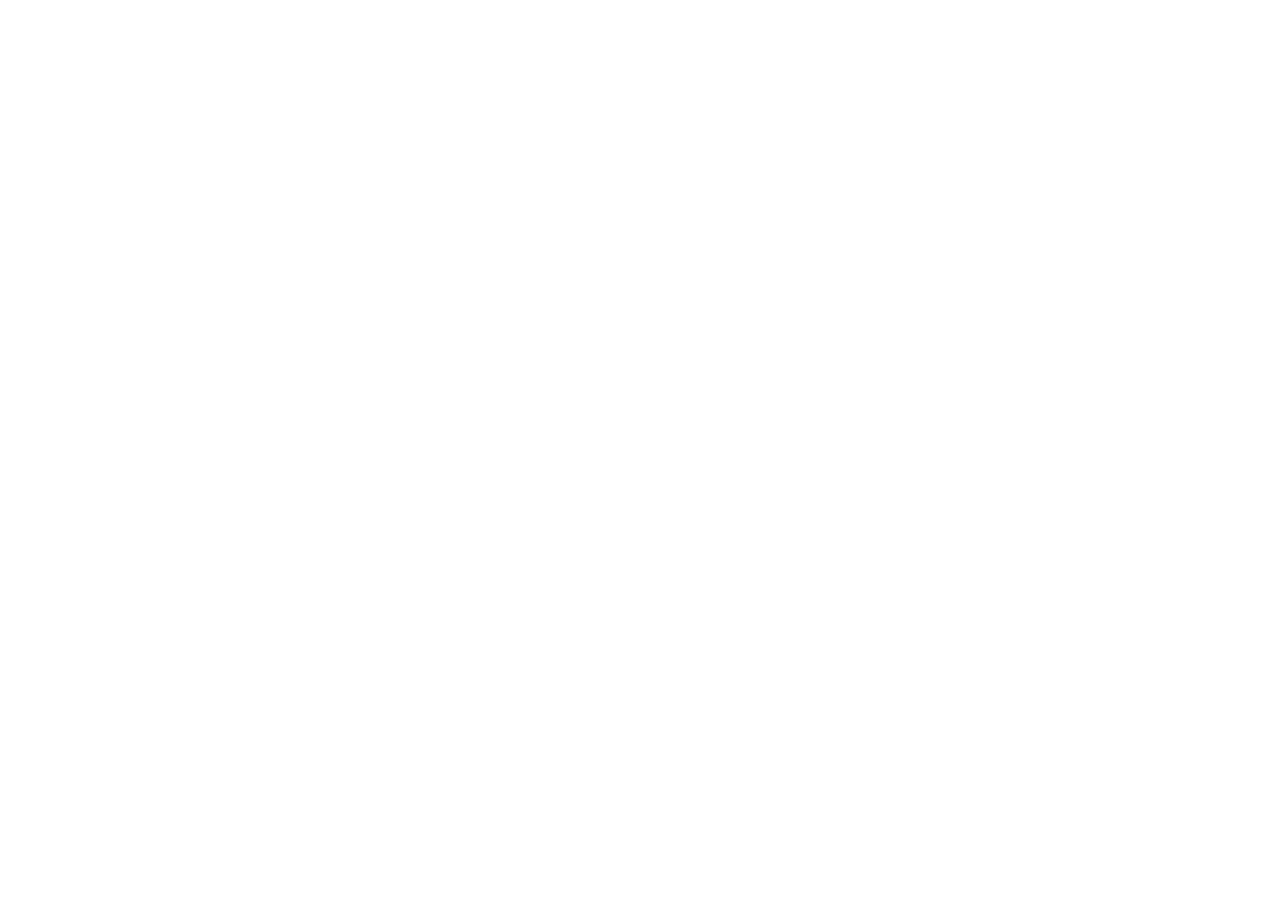
==== index.html @ fbc539ba "Initial commit" ====
<!DOCTYPE html>
<html lang="en">
<head>
  <meta charset="UTF-8">
  <meta name="viewport" content="width=device-width, initial-scale=1.0">
  <meta http-equiv="X-UA-Compatible" content="ie=edge">
  <title>Weather WW</title>
</head>
<body>
  
</body>
</html>
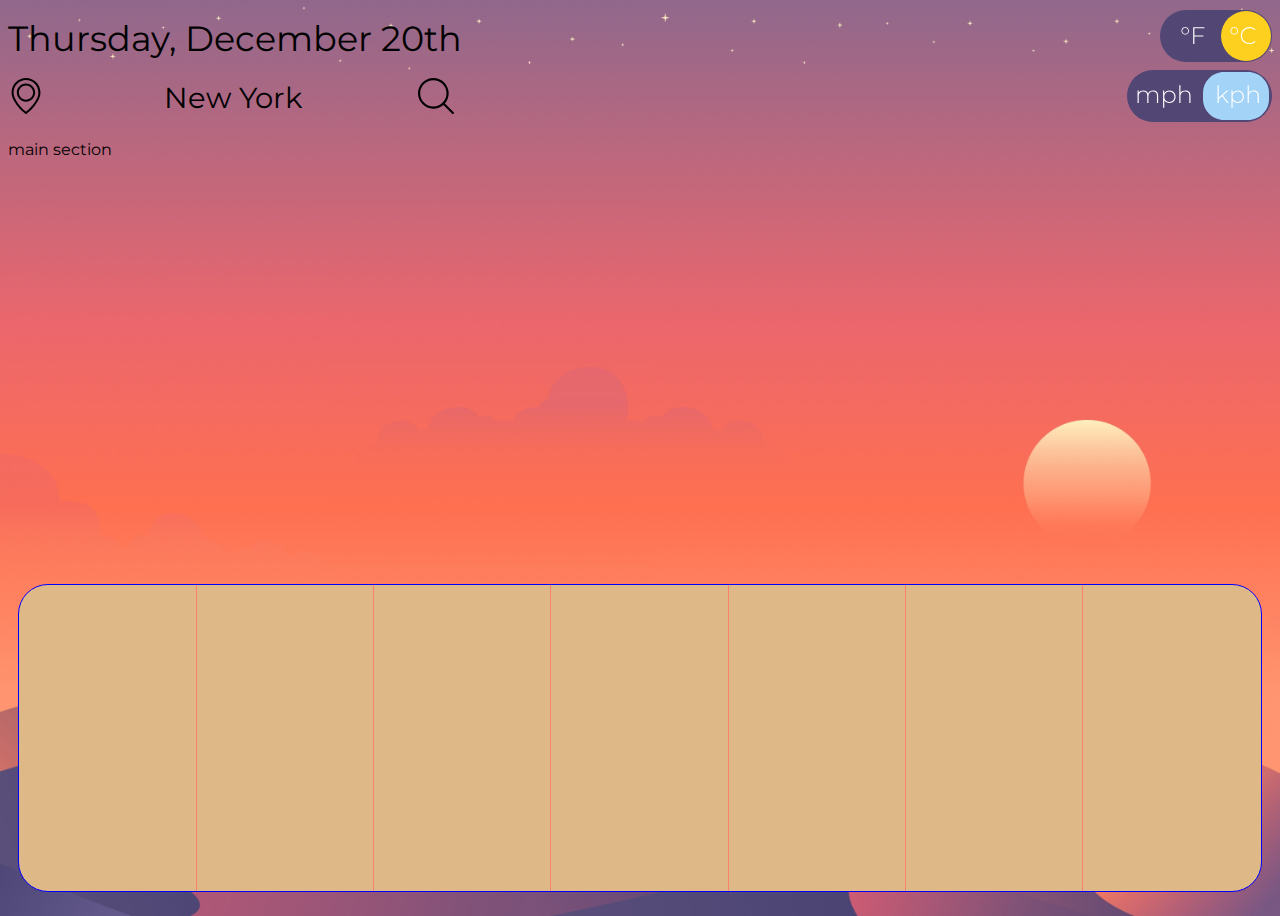
==== commit 9e53875e: "Initial commit" ====
--- a/index.html
+++ b/index.html
@@ -4,9 +4,61 @@
   <meta charset="UTF-8">
   <meta name="viewport" content="width=device-width, initial-scale=1.0">
   <meta http-equiv="X-UA-Compatible" content="ie=edge">
+  <link rel="stylesheet" href="./styles/style.css">
+  <link href="https://fonts.googleapis.com/css?family=Montserrat:300,400,500,600,700" rel="stylesheet">
   <title>Weather WW</title>
 </head>
-<body>
+<body class=grid>
+  <section id="header" class="itm1">
+    <div class="wrapper1">
+      <div class="item1">
+        <p>Thursday, December 20th</p>
+      </div>
+      <div class="icon1">
+          <svg width="112" height="52" viewBox="0 0 112 52" fill="none" xmlns="http://www.w3.org/2000/svg">
+            <rect width="112" height="52" rx="26" fill="#524674"/>
+            <circle cx="86" cy="26" r="25" fill="#FDD020"/>
+            <path d="M74.2041 24.544C73.5161 24.544 72.8841 24.376 72.3081 24.04C71.7481 23.704 71.3001 23.256 70.9641 22.696C70.6281 22.12 70.4601 21.496 70.4601 20.824C70.4601 20.136 70.6281 19.512 70.9641 18.952C71.3001 18.376 71.7481 17.928 72.3081 17.608C72.8841 17.272 73.5161 17.104 74.2041 17.104C74.8761 17.104 75.5001 17.272 76.0761 17.608C76.6521 17.928 77.1001 18.376 77.4201 18.952C77.7561 19.512 77.9241 20.136 77.9241 20.824C77.9241 21.496 77.7561 22.12 77.4201 22.696C77.0841 23.256 76.6281 23.704 76.0521 24.04C75.4921 24.376 74.8761 24.544 74.2041 24.544ZM74.2041 23.776C75.0201 23.776 75.7081 23.488 76.2681 22.912C76.8441 22.336 77.1321 21.64 77.1321 20.824C77.1321 19.992 76.8521 19.296 76.2921 18.736C75.7321 18.16 75.0361 17.872 74.2041 17.872C73.3721 17.872 72.6761 18.16 72.1161 18.736C71.5561 19.296 71.2761 19.992 71.2761 20.824C71.2761 21.656 71.5561 22.36 72.1161 22.936C72.6761 23.496 73.3721 23.776 74.2041 23.776ZM89.5086 34.12C87.8606 34.12 86.3726 33.752 85.0446 33.016C83.7326 32.28 82.6926 31.264 81.9246 29.968C81.1726 28.672 80.7966 27.216 80.7966 25.6C80.7966 23.984 81.1726 22.528 81.9246 21.232C82.6926 19.936 83.7326 18.92 85.0446 18.184C86.3726 17.448 87.8606 17.08 89.5086 17.08C90.7246 17.08 91.8446 17.28 92.8686 17.68C93.8926 18.064 94.7646 18.64 95.4846 19.408L94.7166 20.2C93.3726 18.872 91.6526 18.208 89.5566 18.208C88.1486 18.208 86.8686 18.528 85.7166 19.168C84.5646 19.808 83.6606 20.696 83.0046 21.832C82.3486 22.952 82.0206 24.208 82.0206 25.6C82.0206 26.992 82.3486 28.256 83.0046 29.392C83.6606 30.512 84.5646 31.392 85.7166 32.032C86.8686 32.672 88.1486 32.992 89.5566 32.992C91.6366 32.992 93.3566 32.32 94.7166 30.976L95.4846 31.768C94.7646 32.536 93.8846 33.12 92.8446 33.52C91.8206 33.92 90.7086 34.12 89.5086 34.12Z" fill="white"/>
+            <path d="M25.2041 24.544C24.5161 24.544 23.8841 24.376 23.3081 24.04C22.7481 23.704 22.3001 23.256 21.9641 22.696C21.6281 22.12 21.4601 21.496 21.4601 20.824C21.4601 20.136 21.6281 19.512 21.9641 18.952C22.3001 18.376 22.7481 17.928 23.3081 17.608C23.8841 17.272 24.5161 17.104 25.2041 17.104C25.8761 17.104 26.5001 17.272 27.0761 17.608C27.6521 17.928 28.1001 18.376 28.4201 18.952C28.7561 19.512 28.9241 20.136 28.9241 20.824C28.9241 21.496 28.7561 22.12 28.4201 22.696C28.0841 23.256 27.6281 23.704 27.0521 24.04C26.4921 24.376 25.8761 24.544 25.2041 24.544ZM25.2041 23.776C26.0201 23.776 26.7081 23.488 27.2681 22.912C27.8441 22.336 28.1321 21.64 28.1321 20.824C28.1321 19.992 27.8521 19.296 27.2921 18.736C26.7321 18.16 26.0361 17.872 25.2041 17.872C24.3721 17.872 23.6761 18.16 23.1161 18.736C22.5561 19.296 22.2761 19.992 22.2761 20.824C22.2761 21.656 22.5561 22.36 23.1161 22.936C23.6761 23.496 24.3721 23.776 25.2041 23.776ZM34.3942 18.304V25.48H43.3462V26.584H34.3942V34H33.1702V17.2H44.4022V18.304H34.3942Z" fill="white"/>
+            </svg>  
+      </div>
+    </div>
+    <div class="wrapper2">
+      <div class="icon2">
+        <img src="./styles/icons/gps-location.svg" alt="gps location icon" class="icon-size">
+      </div>
+      <div class="item2">
+        <span>New York</span>
+      </div>
+      <div class="icon3">
+        <img src="./styles/icons/search.svg" alt="search icon" class="icon-size">
+      </div>
+      <div class="icon4">
+          <svg width="145" height="52" viewBox="0 0 145 52" fill="none" xmlns="http://www.w3.org/2000/svg">
+            <rect width="145" height="52" rx="26" fill="#524674"/>
+            <path d="M76 23C76 11.402 85.402 2 97 2H121C132.598 2 142 11.402 142 23V26V29C142 40.598 132.598 50 121 50H97C85.402 50 76 40.598 76 29V23Z" fill="#A3D4F7"/>
+            <path d="M95.008 26.304L91.744 29.28V33H90.544V15.192H91.744V27.792L99.76 20.472H101.296L95.896 25.536L101.824 33H100.336L95.008 26.304ZM110.73 20.376C111.898 20.376 112.954 20.648 113.898 21.192C114.842 21.736 115.578 22.488 116.106 23.448C116.65 24.408 116.922 25.504 116.922 26.736C116.922 27.968 116.65 29.072 116.106 30.048C115.578 31.008 114.842 31.76 113.898 32.304C112.954 32.832 111.898 33.096 110.73 33.096C109.626 33.096 108.626 32.84 107.73 32.328C106.834 31.8 106.138 31.072 105.642 30.144V37.656H104.442V20.472H105.594V23.424C106.09 22.464 106.786 21.72 107.682 21.192C108.594 20.648 109.61 20.376 110.73 20.376ZM110.658 32.016C111.618 32.016 112.482 31.792 113.25 31.344C114.018 30.896 114.618 30.272 115.05 29.472C115.498 28.672 115.722 27.76 115.722 26.736C115.722 25.712 115.498 24.8 115.05 24C114.618 23.2 114.018 22.576 113.25 22.128C112.482 21.68 111.618 21.456 110.658 21.456C109.698 21.456 108.834 21.68 108.066 22.128C107.314 22.576 106.714 23.2 106.266 24C105.834 24.8 105.618 25.712 105.618 26.736C105.618 27.76 105.834 28.672 106.266 29.472C106.714 30.272 107.314 30.896 108.066 31.344C108.834 31.792 109.698 32.016 110.658 32.016ZM126.758 20.376C128.326 20.376 129.566 20.832 130.478 21.744C131.39 22.656 131.846 23.968 131.846 25.68V33H130.646V25.776C130.646 24.368 130.286 23.296 129.566 22.56C128.862 21.824 127.87 21.456 126.59 21.456C125.118 21.456 123.958 21.896 123.11 22.776C122.262 23.656 121.838 24.84 121.838 26.328V33H120.638V15.192H121.838V23.088C122.27 22.224 122.91 21.56 123.758 21.096C124.606 20.616 125.606 20.376 126.758 20.376Z" fill="white"/>
+            <path d="M26.144 20.376C27.696 20.376 28.912 20.832 29.792 21.744C30.688 22.656 31.136 23.968 31.136 25.68V33H29.936V25.776C29.936 24.368 29.592 23.296 28.904 22.56C28.216 21.824 27.256 21.456 26.024 21.456C24.616 21.456 23.496 21.896 22.664 22.776C21.848 23.656 21.44 24.84 21.44 26.328V33H20.24V25.776C20.24 24.368 19.896 23.296 19.208 22.56C18.52 21.824 17.56 21.456 16.328 21.456C14.92 21.456 13.8 21.896 12.968 22.776C12.152 23.656 11.744 24.84 11.744 26.328V33H10.544V20.472H11.696V23.16C12.112 22.28 12.728 21.6 13.544 21.12C14.376 20.624 15.36 20.376 16.496 20.376C17.632 20.376 18.592 20.632 19.376 21.144C20.176 21.656 20.744 22.408 21.08 23.4C21.496 22.472 22.144 21.736 23.024 21.192C23.92 20.648 24.96 20.376 26.144 20.376ZM42.3789 20.376C43.5469 20.376 44.6029 20.648 45.5469 21.192C46.4909 21.736 47.2269 22.488 47.7549 23.448C48.2989 24.408 48.5709 25.504 48.5709 26.736C48.5709 27.968 48.2989 29.072 47.7549 30.048C47.2269 31.008 46.4909 31.76 45.5469 32.304C44.6029 32.832 43.5469 33.096 42.3789 33.096C41.2749 33.096 40.2749 32.84 39.3789 32.328C38.4829 31.8 37.7869 31.072 37.2909 30.144V37.656H36.0909V20.472H37.2429V23.424C37.7389 22.464 38.4349 21.72 39.3309 21.192C40.2429 20.648 41.2589 20.376 42.3789 20.376ZM42.3069 32.016C43.2669 32.016 44.1309 31.792 44.8989 31.344C45.6669 30.896 46.2669 30.272 46.6989 29.472C47.1469 28.672 47.3709 27.76 47.3709 26.736C47.3709 25.712 47.1469 24.8 46.6989 24C46.2669 23.2 45.6669 22.576 44.8989 22.128C44.1309 21.68 43.2669 21.456 42.3069 21.456C41.3469 21.456 40.4829 21.68 39.7149 22.128C38.9629 22.576 38.3629 23.2 37.9149 24C37.4829 24.8 37.2669 25.712 37.2669 26.736C37.2669 27.76 37.4829 28.672 37.9149 29.472C38.3629 30.272 38.9629 30.896 39.7149 31.344C40.4829 31.792 41.3469 32.016 42.3069 32.016ZM58.4062 20.376C59.9742 20.376 61.2142 20.832 62.1262 21.744C63.0382 22.656 63.4942 23.968 63.4942 25.68V33H62.2942V25.776C62.2942 24.368 61.9342 23.296 61.2142 22.56C60.5102 21.824 59.5182 21.456 58.2382 21.456C56.7662 21.456 55.6062 21.896 54.7582 22.776C53.9102 23.656 53.4862 24.84 53.4862 26.328V33H52.2862V15.192H53.4862V23.088C53.9182 22.224 54.5582 21.56 55.4062 21.096C56.2542 20.616 57.2542 20.376 58.4062 20.376Z" fill="white"/>
+          </svg>          
+      </div>
+    </div>
+  </section>
+  <section id="current-weather" class="itm2">
+    <div>main section</div>
+  </section>
   
+  <section id="seven-days" class="grid-container itm3">
+    <div class="round-rec grid-it">
+      <div class="day1 border-it"></div>
+      <div class="day2 border-it"></div>
+      <div class="day3 border-it"></div>
+      <div class="day4 border-it"></div>
+      <div class="day5 border-it"></div>
+      <div class="day6 border-it"></div>
+      <div class="day7"></div>
+    </div>
+  </section>
+
+  <script src="./scripts/script.js"></script>
 </body>
 </html>--- a/styles/style.css
+++ b/styles/style.css
@@ -0,0 +1,90 @@
+html{
+  font-family: 'Montserrat', sans-serif;
+}
+body{
+  background-image: url(../images/Background-image-1.jpg);
+  background-size: cover;
+  overflow: hidden;
+}
+.grid-container{
+  display: grid;
+}
+.grid{
+  height: 100vh;
+  display: grid;
+  grid-template-rows: 122px 1fr 340px;  
+  grid-gap: 10px; 
+}
+.wrapper1{
+  display: grid;
+  grid-template-rows: 60px;
+  grid-template-columns: 1fr 1fr;
+}
+.item1{
+  font-size: 2.2rem;
+  align-self: center;
+}
+.icon1{
+  align-self: center;
+  grid-column: end;
+}
+
+.wrapper2{
+  display: grid;
+  grid-template-rows: 60px;
+  grid-template-columns: 40px 350px 40px 1fr;
+  grid-gap: 10px;
+}
+
+.item2{
+  /* border: 1px solid black; */
+  /* border-radius: 12px; */
+  text-align: center;
+  vertical-align: middle;
+  line-height: 60px; 
+  font-size: 1.8rem;
+
+}
+.icon2{
+  width: 38px;
+  align-self: center;
+}
+.icon3{
+  width: 38px;
+  align-self: center;
+}
+.icon4{
+  align-self: center;
+  grid-column: end;
+}
+
+.icon-size{
+  height: 36px;
+  width: 36px;
+}
+.round-rec{
+  background-color: burlywood;
+  border: solid 1px blue;
+  height: 90%;
+  width: 97vw;
+  border-radius: 30px;
+  justify-self: center;
+  align-self: center
+}
+.itm1{
+  grid-row: 1/2;
+}
+.itm2{
+  grid-row: 2/3;
+
+}
+.itm3{
+  grid-row: 3/-1;
+}
+.grid-it{
+  display: grid;
+  grid-template-columns: repeat(7, 1fr);
+}
+.border-it{
+  border-right: 1px solid salmon;
+}
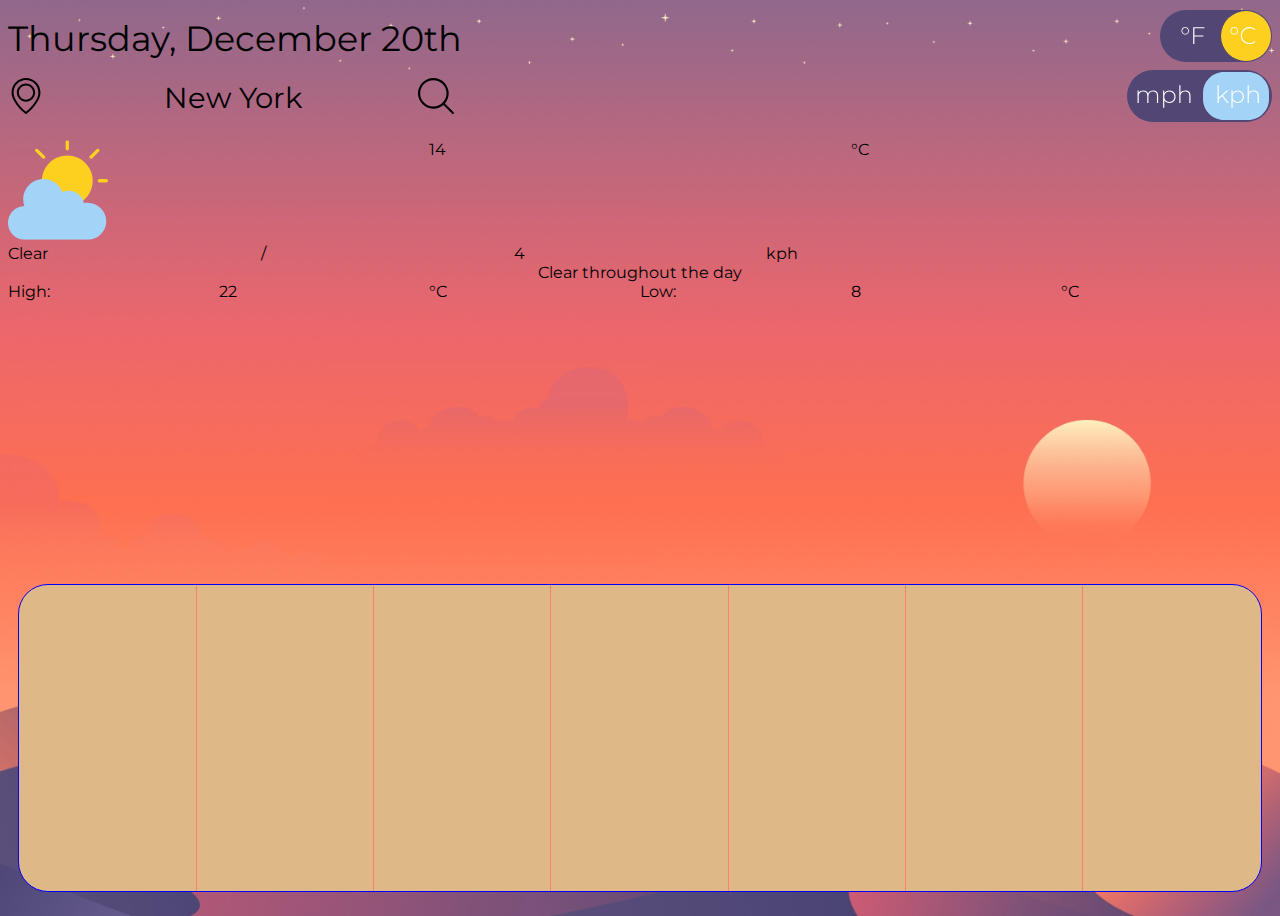
==== commit 4d98189e: "Initial commit" ====
--- a/index.html
+++ b/index.html
@@ -8,7 +8,7 @@
   <link href="https://fonts.googleapis.com/css?family=Montserrat:300,400,500,600,700" rel="stylesheet">
   <title>Weather WW</title>
 </head>
-<body class=grid>
+<body class=grid1>
   <section id="header" class="itm1">
     <div class="wrapper1">
       <div class="item1">
@@ -44,11 +44,51 @@
     </div>
   </section>
   <section id="current-weather" class="itm2">
-    <div>main section</div>
+    <div class="grid2">
+      <div id="icon">
+        <svg width="100" height="100" viewBox="0 0 190 189" fill="none" xmlns="http://www.w3.org/2000/svg">
+          <g clip-path="url(#clip0)">
+          <path d="M160.951 76.8814C160.951 103.419 139.324 124.932 112.646 124.932C85.9664 124.932 64.3407 103.419 64.3407 76.8814C64.3407 50.3439 85.9664 28.8305 112.646 28.8305C139.324 28.8305 160.951 50.3439 160.951 76.8814Z" fill="#FDD020"/>
+          <path d="M112.646 19.2203C110.866 19.2203 109.425 17.786 109.425 16.0169V3.20339C109.425 1.43433 110.866 0 112.646 0C114.424 0 115.866 1.43433 115.866 3.20339V16.0169C115.866 17.786 114.424 19.2203 112.646 19.2203Z" fill="#FDD020"/>
+          <path d="M186.714 80.0848H173.832C172.052 80.0848 170.612 78.6504 170.612 76.8814C170.612 75.1123 172.052 73.678 173.832 73.678H186.714C188.492 73.678 189.934 75.1123 189.934 76.8814C189.934 78.6504 188.492 80.0848 186.714 80.0848Z" fill="#FDD020"/>
+          <path d="M151.29 118.525C148.934 118.525 146.584 118.76 144.275 119.223C142.535 110.581 136.907 103.209 129.005 99.2191C121.105 95.2289 111.801 95.0615 103.76 98.7639C96.4828 78.824 74.3335 68.5288 54.2882 75.7677C34.2428 83.0082 23.8931 105.041 31.1703 124.981C13.6109 125.533 -0.259477 139.989 0.00311843 157.464C0.267287 174.937 14.5685 188.972 32.1373 189H151.29C170.852 189 186.714 173.224 186.714 153.763C186.714 134.302 170.852 118.525 151.29 118.525Z" fill="#A3D4F7"/>
+          <path d="M67.5611 32.0339L54.6797 19.2203L67.5611 32.0339Z" fill="#FDD020"/>
+          <path d="M67.5611 35.2373C66.7057 35.2373 65.888 34.8994 65.2842 34.2988L52.4028 21.4852C51.5647 20.6813 51.2298 19.4894 51.5238 18.3694C51.8195 17.2495 52.6985 16.3751 53.8243 16.0826C54.9502 15.7886 56.1468 16.1233 56.9566 16.9554L69.8379 29.769C70.7578 30.6856 71.033 32.0636 70.5345 33.2602C70.0361 34.4568 68.863 35.2373 67.5611 35.2373Z" fill="#FDD020"/>
+          <path d="M157.731 32.0339L170.612 19.2203L157.731 32.0339Z" fill="#FDD020"/>
+          <path d="M157.731 35.2373C156.427 35.2373 155.254 34.4568 154.756 33.2602C154.257 32.0636 154.532 30.6856 155.454 29.769L168.335 16.9554C169.143 16.1233 170.34 15.7886 171.466 16.0826C172.592 16.3751 173.472 17.2495 173.766 18.3694C174.06 19.4894 173.725 20.6813 172.889 21.4852L160.007 34.2988C159.404 34.8994 158.584 35.2373 157.731 35.2373Z" fill="#FDD020"/>
+          </g>
+          <defs>
+          <clipPath id="clip0">
+          <rect width="190" height="189" fill="white"/>
+          </clipPath>
+          </defs>
+          </svg>          
+      </div>
+          <div id="temperature">14</div>
+          <div id="temp-unit">°C</div>
+    </div>
+    <div class="grid3">
+      <div id="summary">Clear</div>
+      <span id="slash">/</span>
+      <div id="wind">4</div>
+      <div id="speed-unit">kph</div>
+    </div>   
+    <div class="grid4">
+        Clear throughout the day 
+    </div>
+    <div class="grid5">
+      <div>High: </div>
+      <div id="temp-high">22</div>
+      <div id="temp-unit">°C</div>
+      <div>Low: </div>
+      <div id="temp-low">8</div>
+      <div id="temp-unit">°C</div>
+    </div>     
+  
   </section>
   
   <section id="seven-days" class="grid-container itm3">
-    <div class="round-rec grid-it">
+    <div class="round-rec grid6">
       <div class="day1 border-it"></div>
       <div class="day2 border-it"></div>
       <div class="day3 border-it"></div>
--- a/styles/style.css
+++ b/styles/style.css
@@ -9,7 +9,7 @@
 .grid-container{
   display: grid;
 }
-.grid{
+.grid1{
   height: 100vh;
   display: grid;
   grid-template-rows: 122px 1fr 340px;  
@@ -62,6 +62,25 @@
   height: 36px;
   width: 36px;
 }
+
+.grid2{
+  display: grid;
+  grid-template-columns: repeat(3, 1fr)
+}
+.grid3{
+  display: grid;
+  grid-template-columns: repeat(5, 1fr)
+}
+.grid4{
+  display: grid;
+  grid-template-columns: repeat(1, 1fr);
+  text-align: center;  
+}
+.grid5{
+  display: grid;
+  grid-template-columns: repeat(6, 1fr)
+}
+
 .round-rec{
   background-color: burlywood;
   border: solid 1px blue;
@@ -81,7 +100,7 @@
 .itm3{
   grid-row: 3/-1;
 }
-.grid-it{
+.grid6{
   display: grid;
   grid-template-columns: repeat(7, 1fr);
 }
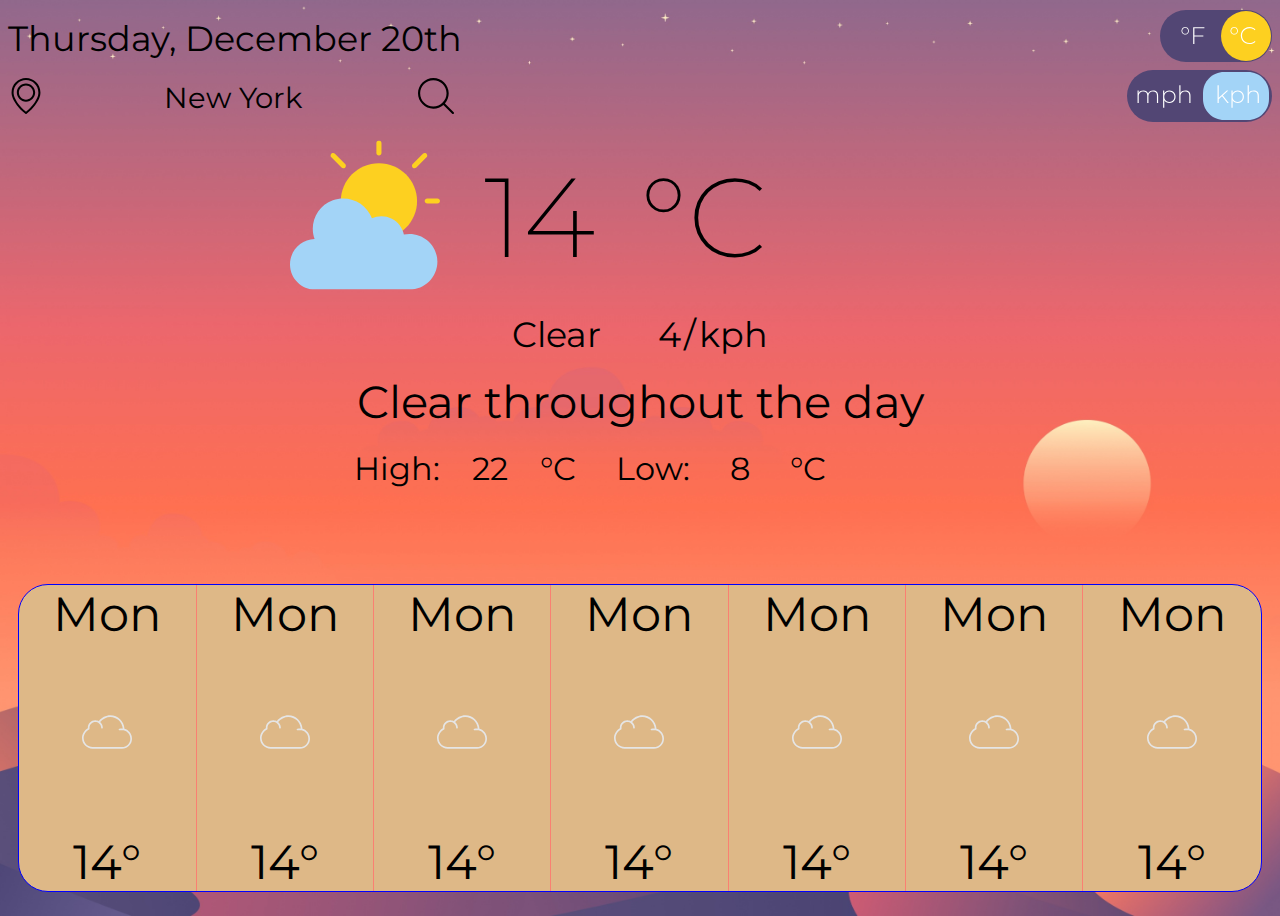
==== commit 09607340: "Initial commit" ====
--- a/index.html
+++ b/index.html
@@ -45,8 +45,8 @@
   </section>
   <section id="current-weather" class="itm2">
     <div class="grid2">
-      <div id="icon">
-        <svg width="100" height="100" viewBox="0 0 190 189" fill="none" xmlns="http://www.w3.org/2000/svg">
+      <div id="icon" class="main-icon">
+        <svg width="150" height="150" viewBox="0 0 190 189" fill="none" xmlns="http://www.w3.org/2000/svg">
           <g clip-path="url(#clip0)">
           <path d="M160.951 76.8814C160.951 103.419 139.324 124.932 112.646 124.932C85.9664 124.932 64.3407 103.419 64.3407 76.8814C64.3407 50.3439 85.9664 28.8305 112.646 28.8305C139.324 28.8305 160.951 50.3439 160.951 76.8814Z" fill="#FDD020"/>
           <path d="M112.646 19.2203C110.866 19.2203 109.425 17.786 109.425 16.0169V3.20339C109.425 1.43433 110.866 0 112.646 0C114.424 0 115.866 1.43433 115.866 3.20339V16.0169C115.866 17.786 114.424 19.2203 112.646 19.2203Z" fill="#FDD020"/>
@@ -64,23 +64,25 @@
           </defs>
           </svg>          
       </div>
-          <div id="temperature">14</div>
-          <div id="temp-unit">°C</div>
+          <div id="temperature" class="main-temp">14</div>
+          <div id="temp-unit" class="main-unit">°C</div>
     </div>
     <div class="grid3">
       <div id="summary">Clear</div>
+      <div id="wind">4</div>
       <span id="slash">/</span>
-      <div id="wind">4</div>
       <div id="speed-unit">kph</div>
     </div>   
     <div class="grid4">
+      <span>
         Clear throughout the day 
+      </span>
     </div>
     <div class="grid5">
-      <div>High: </div>
+      <div id="high">High: </div>
       <div id="temp-high">22</div>
       <div id="temp-unit">°C</div>
-      <div>Low: </div>
+      <div id="low">Low: </div>
       <div id="temp-low">8</div>
       <div id="temp-unit">°C</div>
     </div>     
@@ -89,13 +91,49 @@
   
   <section id="seven-days" class="grid-container itm3">
     <div class="round-rec grid6">
-      <div class="day1 border-it"></div>
-      <div class="day2 border-it"></div>
-      <div class="day3 border-it"></div>
-      <div class="day4 border-it"></div>
-      <div class="day5 border-it"></div>
-      <div class="day6 border-it"></div>
-      <div class="day7"></div>
+      <div class="day1 border-it">
+        <span class="i1">Mon</span>
+        <span class="icon i2">
+          <svg width="50" height="50" viewBox="0 0 136 136" fill="none" xmlns="http://www.w3.org/2000/svg"> <path d="M115.546 59.3731C114.347 38.9731 97.5301 22.6667 77.2593 22.6667C64.9513 22.6667 53.0332 28.7028 45.6484 38.5515C45.4784 38.4631 45.2993 38.4019 45.1271 38.3203C44.6783 38.1027 44.2227 37.8964 43.758 37.7105C43.4996 37.6085 43.2412 37.5156 42.9805 37.4249C42.5204 37.264 42.0535 37.1212 41.5775 36.992C41.3168 36.9217 41.0584 36.8492 40.7955 36.7903C40.2855 36.6747 39.7641 36.5863 39.2383 36.5069C39.0093 36.4729 38.7849 36.4276 38.5537 36.4027C37.8012 36.3188 37.0396 36.2667 36.2667 36.2667C25.0172 36.2667 15.8667 45.4172 15.8667 56.6667C15.8667 56.9545 15.8848 57.2379 15.9029 57.5212V57.5303C6.47587 62.6711 0 73.4377 0 84.2157C0 100.271 13.0605 113.333 29.1153 113.333H84.6668C84.9025 113.333 85.136 113.32 85.3717 113.302L85.5123 113.283L85.816 113.302C86.0472 113.32 86.2784 113.333 86.5164 113.333H108.737C123.769 113.333 136 101.102 136 86.0699C136 73.6281 127.325 62.4693 115.546 59.3731ZM108.737 108.8H86.5164C86.3827 108.8 86.2535 108.789 86.122 108.78L85.5077 108.755L85.0589 108.78C84.9297 108.789 84.7983 108.8 84.6668 108.8H29.1153C15.5607 108.8 4.53333 97.7727 4.53333 84.2157C4.53333 74.8 10.6647 65.0261 19.1148 60.9756L20.4 60.3613V58.9333C20.4 58.6455 20.4181 58.3531 20.434 58.0584L20.4544 57.6957L20.4272 57.2197C20.4136 57.0361 20.4 56.8525 20.4 56.6667C20.4 47.9196 27.5196 40.8 36.2667 40.8C36.9671 40.8 37.6584 40.8612 38.3452 40.9519C38.522 40.9745 38.6988 41.004 38.8733 41.0335C39.4785 41.1332 40.0747 41.2647 40.6617 41.4347C40.7411 41.4573 40.8227 41.4732 40.902 41.4959C41.548 41.6931 42.1781 41.9424 42.7947 42.2235C42.9556 42.296 43.112 42.3753 43.2707 42.4524C43.8147 42.7221 44.3473 43.0168 44.8619 43.35C49.2297 46.1788 52.1333 51.0861 52.1333 56.6667C52.1333 57.9201 53.1465 58.9333 54.4 58.9333C55.6535 58.9333 56.6667 57.9201 56.6667 56.6667C56.6667 50.4243 53.8424 44.8369 49.4133 41.0924C55.9119 32.5924 66.6128 27.2 77.2593 27.2C94.8147 27.2 109.394 41.106 110.915 58.6795C108.598 58.5163 105.13 58.4324 101.66 58.9605C100.422 59.1487 99.5724 60.3047 99.7605 61.5423C99.9305 62.6643 100.896 63.4689 101.998 63.4689C102.111 63.4689 102.227 63.4599 102.34 63.4417C107.388 62.6779 112.649 63.3941 112.957 63.4372C123.511 65.4432 131.467 75.1649 131.467 86.0699C131.467 98.6023 121.269 108.8 108.737 108.8Z" fill="#E5E5E5"/> </svg></span>
+        <span class="i3">14°</span>
+      </div>
+      <div class="day2 border-it">
+        <span class="i1">Mon</span>
+        <span class="icon i2">
+          <svg width="50" height="50" viewBox="0 0 136 136" fill="none" xmlns="http://www.w3.org/2000/svg"> <path d="M115.546 59.3731C114.347 38.9731 97.5301 22.6667 77.2593 22.6667C64.9513 22.6667 53.0332 28.7028 45.6484 38.5515C45.4784 38.4631 45.2993 38.4019 45.1271 38.3203C44.6783 38.1027 44.2227 37.8964 43.758 37.7105C43.4996 37.6085 43.2412 37.5156 42.9805 37.4249C42.5204 37.264 42.0535 37.1212 41.5775 36.992C41.3168 36.9217 41.0584 36.8492 40.7955 36.7903C40.2855 36.6747 39.7641 36.5863 39.2383 36.5069C39.0093 36.4729 38.7849 36.4276 38.5537 36.4027C37.8012 36.3188 37.0396 36.2667 36.2667 36.2667C25.0172 36.2667 15.8667 45.4172 15.8667 56.6667C15.8667 56.9545 15.8848 57.2379 15.9029 57.5212V57.5303C6.47587 62.6711 0 73.4377 0 84.2157C0 100.271 13.0605 113.333 29.1153 113.333H84.6668C84.9025 113.333 85.136 113.32 85.3717 113.302L85.5123 113.283L85.816 113.302C86.0472 113.32 86.2784 113.333 86.5164 113.333H108.737C123.769 113.333 136 101.102 136 86.0699C136 73.6281 127.325 62.4693 115.546 59.3731ZM108.737 108.8H86.5164C86.3827 108.8 86.2535 108.789 86.122 108.78L85.5077 108.755L85.0589 108.78C84.9297 108.789 84.7983 108.8 84.6668 108.8H29.1153C15.5607 108.8 4.53333 97.7727 4.53333 84.2157C4.53333 74.8 10.6647 65.0261 19.1148 60.9756L20.4 60.3613V58.9333C20.4 58.6455 20.4181 58.3531 20.434 58.0584L20.4544 57.6957L20.4272 57.2197C20.4136 57.0361 20.4 56.8525 20.4 56.6667C20.4 47.9196 27.5196 40.8 36.2667 40.8C36.9671 40.8 37.6584 40.8612 38.3452 40.9519C38.522 40.9745 38.6988 41.004 38.8733 41.0335C39.4785 41.1332 40.0747 41.2647 40.6617 41.4347C40.7411 41.4573 40.8227 41.4732 40.902 41.4959C41.548 41.6931 42.1781 41.9424 42.7947 42.2235C42.9556 42.296 43.112 42.3753 43.2707 42.4524C43.8147 42.7221 44.3473 43.0168 44.8619 43.35C49.2297 46.1788 52.1333 51.0861 52.1333 56.6667C52.1333 57.9201 53.1465 58.9333 54.4 58.9333C55.6535 58.9333 56.6667 57.9201 56.6667 56.6667C56.6667 50.4243 53.8424 44.8369 49.4133 41.0924C55.9119 32.5924 66.6128 27.2 77.2593 27.2C94.8147 27.2 109.394 41.106 110.915 58.6795C108.598 58.5163 105.13 58.4324 101.66 58.9605C100.422 59.1487 99.5724 60.3047 99.7605 61.5423C99.9305 62.6643 100.896 63.4689 101.998 63.4689C102.111 63.4689 102.227 63.4599 102.34 63.4417C107.388 62.6779 112.649 63.3941 112.957 63.4372C123.511 65.4432 131.467 75.1649 131.467 86.0699C131.467 98.6023 121.269 108.8 108.737 108.8Z" fill="#E5E5E5"/> </svg>
+        </span>
+        <span class="i3">14°</span>
+      </div>
+      <div class="day3 border-it">
+        <span class="i1">Mon</span>
+        <span class="icon i2">
+          <svg width="50" height="50" viewBox="0 0 136 136" fill="none" xmlns="http://www.w3.org/2000/svg"> <path d="M115.546 59.3731C114.347 38.9731 97.5301 22.6667 77.2593 22.6667C64.9513 22.6667 53.0332 28.7028 45.6484 38.5515C45.4784 38.4631 45.2993 38.4019 45.1271 38.3203C44.6783 38.1027 44.2227 37.8964 43.758 37.7105C43.4996 37.6085 43.2412 37.5156 42.9805 37.4249C42.5204 37.264 42.0535 37.1212 41.5775 36.992C41.3168 36.9217 41.0584 36.8492 40.7955 36.7903C40.2855 36.6747 39.7641 36.5863 39.2383 36.5069C39.0093 36.4729 38.7849 36.4276 38.5537 36.4027C37.8012 36.3188 37.0396 36.2667 36.2667 36.2667C25.0172 36.2667 15.8667 45.4172 15.8667 56.6667C15.8667 56.9545 15.8848 57.2379 15.9029 57.5212V57.5303C6.47587 62.6711 0 73.4377 0 84.2157C0 100.271 13.0605 113.333 29.1153 113.333H84.6668C84.9025 113.333 85.136 113.32 85.3717 113.302L85.5123 113.283L85.816 113.302C86.0472 113.32 86.2784 113.333 86.5164 113.333H108.737C123.769 113.333 136 101.102 136 86.0699C136 73.6281 127.325 62.4693 115.546 59.3731ZM108.737 108.8H86.5164C86.3827 108.8 86.2535 108.789 86.122 108.78L85.5077 108.755L85.0589 108.78C84.9297 108.789 84.7983 108.8 84.6668 108.8H29.1153C15.5607 108.8 4.53333 97.7727 4.53333 84.2157C4.53333 74.8 10.6647 65.0261 19.1148 60.9756L20.4 60.3613V58.9333C20.4 58.6455 20.4181 58.3531 20.434 58.0584L20.4544 57.6957L20.4272 57.2197C20.4136 57.0361 20.4 56.8525 20.4 56.6667C20.4 47.9196 27.5196 40.8 36.2667 40.8C36.9671 40.8 37.6584 40.8612 38.3452 40.9519C38.522 40.9745 38.6988 41.004 38.8733 41.0335C39.4785 41.1332 40.0747 41.2647 40.6617 41.4347C40.7411 41.4573 40.8227 41.4732 40.902 41.4959C41.548 41.6931 42.1781 41.9424 42.7947 42.2235C42.9556 42.296 43.112 42.3753 43.2707 42.4524C43.8147 42.7221 44.3473 43.0168 44.8619 43.35C49.2297 46.1788 52.1333 51.0861 52.1333 56.6667C52.1333 57.9201 53.1465 58.9333 54.4 58.9333C55.6535 58.9333 56.6667 57.9201 56.6667 56.6667C56.6667 50.4243 53.8424 44.8369 49.4133 41.0924C55.9119 32.5924 66.6128 27.2 77.2593 27.2C94.8147 27.2 109.394 41.106 110.915 58.6795C108.598 58.5163 105.13 58.4324 101.66 58.9605C100.422 59.1487 99.5724 60.3047 99.7605 61.5423C99.9305 62.6643 100.896 63.4689 101.998 63.4689C102.111 63.4689 102.227 63.4599 102.34 63.4417C107.388 62.6779 112.649 63.3941 112.957 63.4372C123.511 65.4432 131.467 75.1649 131.467 86.0699C131.467 98.6023 121.269 108.8 108.737 108.8Z" fill="#E5E5E5"/> </svg></span>
+        <span class="i3">14°</span>
+      </div>
+      <div class="day4 border-it">
+        <span class="i1">Mon</span>
+        <span class="icon i2">
+          <svg width="50" height="50" viewBox="0 0 136 136" fill="none" xmlns="http://www.w3.org/2000/svg"> <path d="M115.546 59.3731C114.347 38.9731 97.5301 22.6667 77.2593 22.6667C64.9513 22.6667 53.0332 28.7028 45.6484 38.5515C45.4784 38.4631 45.2993 38.4019 45.1271 38.3203C44.6783 38.1027 44.2227 37.8964 43.758 37.7105C43.4996 37.6085 43.2412 37.5156 42.9805 37.4249C42.5204 37.264 42.0535 37.1212 41.5775 36.992C41.3168 36.9217 41.0584 36.8492 40.7955 36.7903C40.2855 36.6747 39.7641 36.5863 39.2383 36.5069C39.0093 36.4729 38.7849 36.4276 38.5537 36.4027C37.8012 36.3188 37.0396 36.2667 36.2667 36.2667C25.0172 36.2667 15.8667 45.4172 15.8667 56.6667C15.8667 56.9545 15.8848 57.2379 15.9029 57.5212V57.5303C6.47587 62.6711 0 73.4377 0 84.2157C0 100.271 13.0605 113.333 29.1153 113.333H84.6668C84.9025 113.333 85.136 113.32 85.3717 113.302L85.5123 113.283L85.816 113.302C86.0472 113.32 86.2784 113.333 86.5164 113.333H108.737C123.769 113.333 136 101.102 136 86.0699C136 73.6281 127.325 62.4693 115.546 59.3731ZM108.737 108.8H86.5164C86.3827 108.8 86.2535 108.789 86.122 108.78L85.5077 108.755L85.0589 108.78C84.9297 108.789 84.7983 108.8 84.6668 108.8H29.1153C15.5607 108.8 4.53333 97.7727 4.53333 84.2157C4.53333 74.8 10.6647 65.0261 19.1148 60.9756L20.4 60.3613V58.9333C20.4 58.6455 20.4181 58.3531 20.434 58.0584L20.4544 57.6957L20.4272 57.2197C20.4136 57.0361 20.4 56.8525 20.4 56.6667C20.4 47.9196 27.5196 40.8 36.2667 40.8C36.9671 40.8 37.6584 40.8612 38.3452 40.9519C38.522 40.9745 38.6988 41.004 38.8733 41.0335C39.4785 41.1332 40.0747 41.2647 40.6617 41.4347C40.7411 41.4573 40.8227 41.4732 40.902 41.4959C41.548 41.6931 42.1781 41.9424 42.7947 42.2235C42.9556 42.296 43.112 42.3753 43.2707 42.4524C43.8147 42.7221 44.3473 43.0168 44.8619 43.35C49.2297 46.1788 52.1333 51.0861 52.1333 56.6667C52.1333 57.9201 53.1465 58.9333 54.4 58.9333C55.6535 58.9333 56.6667 57.9201 56.6667 56.6667C56.6667 50.4243 53.8424 44.8369 49.4133 41.0924C55.9119 32.5924 66.6128 27.2 77.2593 27.2C94.8147 27.2 109.394 41.106 110.915 58.6795C108.598 58.5163 105.13 58.4324 101.66 58.9605C100.422 59.1487 99.5724 60.3047 99.7605 61.5423C99.9305 62.6643 100.896 63.4689 101.998 63.4689C102.111 63.4689 102.227 63.4599 102.34 63.4417C107.388 62.6779 112.649 63.3941 112.957 63.4372C123.511 65.4432 131.467 75.1649 131.467 86.0699C131.467 98.6023 121.269 108.8 108.737 108.8Z" fill="#E5E5E5"/> </svg></span>
+        <span class="i3">14°</span>
+      </div>
+      <div class="day5 border-it">
+        <span class="i1">Mon</span>
+        <span class="icon i2">
+          <svg width="50" height="50" viewBox="0 0 136 136" fill="none" xmlns="http://www.w3.org/2000/svg"> <path d="M115.546 59.3731C114.347 38.9731 97.5301 22.6667 77.2593 22.6667C64.9513 22.6667 53.0332 28.7028 45.6484 38.5515C45.4784 38.4631 45.2993 38.4019 45.1271 38.3203C44.6783 38.1027 44.2227 37.8964 43.758 37.7105C43.4996 37.6085 43.2412 37.5156 42.9805 37.4249C42.5204 37.264 42.0535 37.1212 41.5775 36.992C41.3168 36.9217 41.0584 36.8492 40.7955 36.7903C40.2855 36.6747 39.7641 36.5863 39.2383 36.5069C39.0093 36.4729 38.7849 36.4276 38.5537 36.4027C37.8012 36.3188 37.0396 36.2667 36.2667 36.2667C25.0172 36.2667 15.8667 45.4172 15.8667 56.6667C15.8667 56.9545 15.8848 57.2379 15.9029 57.5212V57.5303C6.47587 62.6711 0 73.4377 0 84.2157C0 100.271 13.0605 113.333 29.1153 113.333H84.6668C84.9025 113.333 85.136 113.32 85.3717 113.302L85.5123 113.283L85.816 113.302C86.0472 113.32 86.2784 113.333 86.5164 113.333H108.737C123.769 113.333 136 101.102 136 86.0699C136 73.6281 127.325 62.4693 115.546 59.3731ZM108.737 108.8H86.5164C86.3827 108.8 86.2535 108.789 86.122 108.78L85.5077 108.755L85.0589 108.78C84.9297 108.789 84.7983 108.8 84.6668 108.8H29.1153C15.5607 108.8 4.53333 97.7727 4.53333 84.2157C4.53333 74.8 10.6647 65.0261 19.1148 60.9756L20.4 60.3613V58.9333C20.4 58.6455 20.4181 58.3531 20.434 58.0584L20.4544 57.6957L20.4272 57.2197C20.4136 57.0361 20.4 56.8525 20.4 56.6667C20.4 47.9196 27.5196 40.8 36.2667 40.8C36.9671 40.8 37.6584 40.8612 38.3452 40.9519C38.522 40.9745 38.6988 41.004 38.8733 41.0335C39.4785 41.1332 40.0747 41.2647 40.6617 41.4347C40.7411 41.4573 40.8227 41.4732 40.902 41.4959C41.548 41.6931 42.1781 41.9424 42.7947 42.2235C42.9556 42.296 43.112 42.3753 43.2707 42.4524C43.8147 42.7221 44.3473 43.0168 44.8619 43.35C49.2297 46.1788 52.1333 51.0861 52.1333 56.6667C52.1333 57.9201 53.1465 58.9333 54.4 58.9333C55.6535 58.9333 56.6667 57.9201 56.6667 56.6667C56.6667 50.4243 53.8424 44.8369 49.4133 41.0924C55.9119 32.5924 66.6128 27.2 77.2593 27.2C94.8147 27.2 109.394 41.106 110.915 58.6795C108.598 58.5163 105.13 58.4324 101.66 58.9605C100.422 59.1487 99.5724 60.3047 99.7605 61.5423C99.9305 62.6643 100.896 63.4689 101.998 63.4689C102.111 63.4689 102.227 63.4599 102.34 63.4417C107.388 62.6779 112.649 63.3941 112.957 63.4372C123.511 65.4432 131.467 75.1649 131.467 86.0699C131.467 98.6023 121.269 108.8 108.737 108.8Z" fill="#E5E5E5"/> </svg></span>
+        <span class="i3">14°</span>
+      </div>
+      <div class="day6 border-it">
+        <span class="i1">Mon</span>
+        <span class="icon i2">
+          <svg width="50" height="50" viewBox="0 0 136 136" fill="none" xmlns="http://www.w3.org/2000/svg"> <path d="M115.546 59.3731C114.347 38.9731 97.5301 22.6667 77.2593 22.6667C64.9513 22.6667 53.0332 28.7028 45.6484 38.5515C45.4784 38.4631 45.2993 38.4019 45.1271 38.3203C44.6783 38.1027 44.2227 37.8964 43.758 37.7105C43.4996 37.6085 43.2412 37.5156 42.9805 37.4249C42.5204 37.264 42.0535 37.1212 41.5775 36.992C41.3168 36.9217 41.0584 36.8492 40.7955 36.7903C40.2855 36.6747 39.7641 36.5863 39.2383 36.5069C39.0093 36.4729 38.7849 36.4276 38.5537 36.4027C37.8012 36.3188 37.0396 36.2667 36.2667 36.2667C25.0172 36.2667 15.8667 45.4172 15.8667 56.6667C15.8667 56.9545 15.8848 57.2379 15.9029 57.5212V57.5303C6.47587 62.6711 0 73.4377 0 84.2157C0 100.271 13.0605 113.333 29.1153 113.333H84.6668C84.9025 113.333 85.136 113.32 85.3717 113.302L85.5123 113.283L85.816 113.302C86.0472 113.32 86.2784 113.333 86.5164 113.333H108.737C123.769 113.333 136 101.102 136 86.0699C136 73.6281 127.325 62.4693 115.546 59.3731ZM108.737 108.8H86.5164C86.3827 108.8 86.2535 108.789 86.122 108.78L85.5077 108.755L85.0589 108.78C84.9297 108.789 84.7983 108.8 84.6668 108.8H29.1153C15.5607 108.8 4.53333 97.7727 4.53333 84.2157C4.53333 74.8 10.6647 65.0261 19.1148 60.9756L20.4 60.3613V58.9333C20.4 58.6455 20.4181 58.3531 20.434 58.0584L20.4544 57.6957L20.4272 57.2197C20.4136 57.0361 20.4 56.8525 20.4 56.6667C20.4 47.9196 27.5196 40.8 36.2667 40.8C36.9671 40.8 37.6584 40.8612 38.3452 40.9519C38.522 40.9745 38.6988 41.004 38.8733 41.0335C39.4785 41.1332 40.0747 41.2647 40.6617 41.4347C40.7411 41.4573 40.8227 41.4732 40.902 41.4959C41.548 41.6931 42.1781 41.9424 42.7947 42.2235C42.9556 42.296 43.112 42.3753 43.2707 42.4524C43.8147 42.7221 44.3473 43.0168 44.8619 43.35C49.2297 46.1788 52.1333 51.0861 52.1333 56.6667C52.1333 57.9201 53.1465 58.9333 54.4 58.9333C55.6535 58.9333 56.6667 57.9201 56.6667 56.6667C56.6667 50.4243 53.8424 44.8369 49.4133 41.0924C55.9119 32.5924 66.6128 27.2 77.2593 27.2C94.8147 27.2 109.394 41.106 110.915 58.6795C108.598 58.5163 105.13 58.4324 101.66 58.9605C100.422 59.1487 99.5724 60.3047 99.7605 61.5423C99.9305 62.6643 100.896 63.4689 101.998 63.4689C102.111 63.4689 102.227 63.4599 102.34 63.4417C107.388 62.6779 112.649 63.3941 112.957 63.4372C123.511 65.4432 131.467 75.1649 131.467 86.0699C131.467 98.6023 121.269 108.8 108.737 108.8Z" fill="#E5E5E5"/> </svg></span>
+        <span class="i3">14°</span>
+      </div>
+      <div class="day7">
+        <span class="i1">Mon</span>
+        <span class="icon i2">
+          <svg width="50" height="50" viewBox="0 0 136 136" fill="none" xmlns="http://www.w3.org/2000/svg"> <path d="M115.546 59.3731C114.347 38.9731 97.5301 22.6667 77.2593 22.6667C64.9513 22.6667 53.0332 28.7028 45.6484 38.5515C45.4784 38.4631 45.2993 38.4019 45.1271 38.3203C44.6783 38.1027 44.2227 37.8964 43.758 37.7105C43.4996 37.6085 43.2412 37.5156 42.9805 37.4249C42.5204 37.264 42.0535 37.1212 41.5775 36.992C41.3168 36.9217 41.0584 36.8492 40.7955 36.7903C40.2855 36.6747 39.7641 36.5863 39.2383 36.5069C39.0093 36.4729 38.7849 36.4276 38.5537 36.4027C37.8012 36.3188 37.0396 36.2667 36.2667 36.2667C25.0172 36.2667 15.8667 45.4172 15.8667 56.6667C15.8667 56.9545 15.8848 57.2379 15.9029 57.5212V57.5303C6.47587 62.6711 0 73.4377 0 84.2157C0 100.271 13.0605 113.333 29.1153 113.333H84.6668C84.9025 113.333 85.136 113.32 85.3717 113.302L85.5123 113.283L85.816 113.302C86.0472 113.32 86.2784 113.333 86.5164 113.333H108.737C123.769 113.333 136 101.102 136 86.0699C136 73.6281 127.325 62.4693 115.546 59.3731ZM108.737 108.8H86.5164C86.3827 108.8 86.2535 108.789 86.122 108.78L85.5077 108.755L85.0589 108.78C84.9297 108.789 84.7983 108.8 84.6668 108.8H29.1153C15.5607 108.8 4.53333 97.7727 4.53333 84.2157C4.53333 74.8 10.6647 65.0261 19.1148 60.9756L20.4 60.3613V58.9333C20.4 58.6455 20.4181 58.3531 20.434 58.0584L20.4544 57.6957L20.4272 57.2197C20.4136 57.0361 20.4 56.8525 20.4 56.6667C20.4 47.9196 27.5196 40.8 36.2667 40.8C36.9671 40.8 37.6584 40.8612 38.3452 40.9519C38.522 40.9745 38.6988 41.004 38.8733 41.0335C39.4785 41.1332 40.0747 41.2647 40.6617 41.4347C40.7411 41.4573 40.8227 41.4732 40.902 41.4959C41.548 41.6931 42.1781 41.9424 42.7947 42.2235C42.9556 42.296 43.112 42.3753 43.2707 42.4524C43.8147 42.7221 44.3473 43.0168 44.8619 43.35C49.2297 46.1788 52.1333 51.0861 52.1333 56.6667C52.1333 57.9201 53.1465 58.9333 54.4 58.9333C55.6535 58.9333 56.6667 57.9201 56.6667 56.6667C56.6667 50.4243 53.8424 44.8369 49.4133 41.0924C55.9119 32.5924 66.6128 27.2 77.2593 27.2C94.8147 27.2 109.394 41.106 110.915 58.6795C108.598 58.5163 105.13 58.4324 101.66 58.9605C100.422 59.1487 99.5724 60.3047 99.7605 61.5423C99.9305 62.6643 100.896 63.4689 101.998 63.4689C102.111 63.4689 102.227 63.4599 102.34 63.4417C107.388 62.6779 112.649 63.3941 112.957 63.4372C123.511 65.4432 131.467 75.1649 131.467 86.0699C131.467 98.6023 121.269 108.8 108.737 108.8Z" fill="#E5E5E5"/> </svg></span>
+        <span class="i3">14°</span>
+      </div>
     </div>
   </section>
 
--- a/styles/style.css
+++ b/styles/style.css
@@ -65,20 +65,73 @@
 
 .grid2{
   display: grid;
-  grid-template-columns: repeat(3, 1fr)
+  grid-template-columns: 1fr 200px 200px 1fr;
+  text-align: center;
+  margin-bottom: 1.2rem;
+}
+.main-icon{
+  justify-self: end;
+}
+.main-temp{
+  font-size: 7rem;
+  font-weight: 200;
+  align-self: center;
+}
+.main-unit{
+  font-size: 7rem;
+  font-weight: 200;
+  text-align: start; 
+  align-self: center; 
 }
 .grid3{
   display: grid;
-  grid-template-columns: repeat(5, 1fr)
-}
+  grid-template-columns: 1fr 150px 50px 18px 100px 1fr;
+  /* grid-gap: 2px */
+  text-align: center;
+  margin-bottom: 1.2rem;
+}
+#summary{
+  justify-self: center;
+  grid-column: 2/3;
+  font-size: 2.2rem;
+}
+#slash{
+  justify-self: center;
+  font-size: 2.2rem;
+}
+#wind{
+  justify-self: end;
+  font-size: 2.2rem;
+}
+#speed-unit{
+  justify-self: start;
+  font-size: 2.2rem;
+}
+
 .grid4{
   display: grid;
-  grid-template-columns: repeat(1, 1fr);
-  text-align: center;  
-}
+  grid-template-columns: 1fr;
+  font-size: 2.8rem;
+  text-align: center;
+  margin-bottom: 1.2rem;
+}
+
 .grid5{
   display: grid;
-  grid-template-columns: repeat(6, 1fr)
+  grid-template-columns: 1fr 100px 50px 100px 100px 50px 1fr;
+  font-size: 2rem;
+}
+#high{
+  justify-self: end;
+}
+#temp-high{
+  justify-self: center;
+}
+#low{
+  justify-self: end;
+}
+#temp-low{
+  justify-self: center;
 }
 
 .round-rec{
@@ -107,3 +160,58 @@
 .border-it{
   border-right: 1px solid salmon;
 }
+.day1{
+  display: grid;
+  grid-template-rows: 1fr 1fr 1fr;
+}
+.day2{
+  display: grid;
+  grid-template-rows: 1fr 1fr 1fr;
+
+}
+.day3{
+  display: grid;
+  grid-template-rows: 1fr 1fr 1fr;
+
+}
+.day4{
+  display: grid;
+  grid-template-rows: 1fr 1fr 1fr;
+
+}
+.day5{
+  display: grid;
+  grid-template-rows: 1fr 1fr 1fr;
+
+}
+.day6{
+  display: grid;
+  grid-template-rows: 1fr 1fr 1fr;
+
+}
+.day7{
+  display: grid;
+  grid-template-rows: 1fr 1fr 1fr;
+
+}
+.i1{
+  grid-row: 1/2;
+  grid-column: 1;
+  font-size: 3rem;
+  align-self: flex-start;
+  justify-self: center;
+}
+.i2{
+  grid-row: 2/3;
+  grid-column: 1;
+  font-size: 3rem;
+  align-self: center;
+  justify-self: center;
+}
+.i3{
+  grid-row: 3/4;
+  grid-column: 1;
+  font-size: 3rem;
+  align-self: flex-end;
+  justify-self: center;
+}
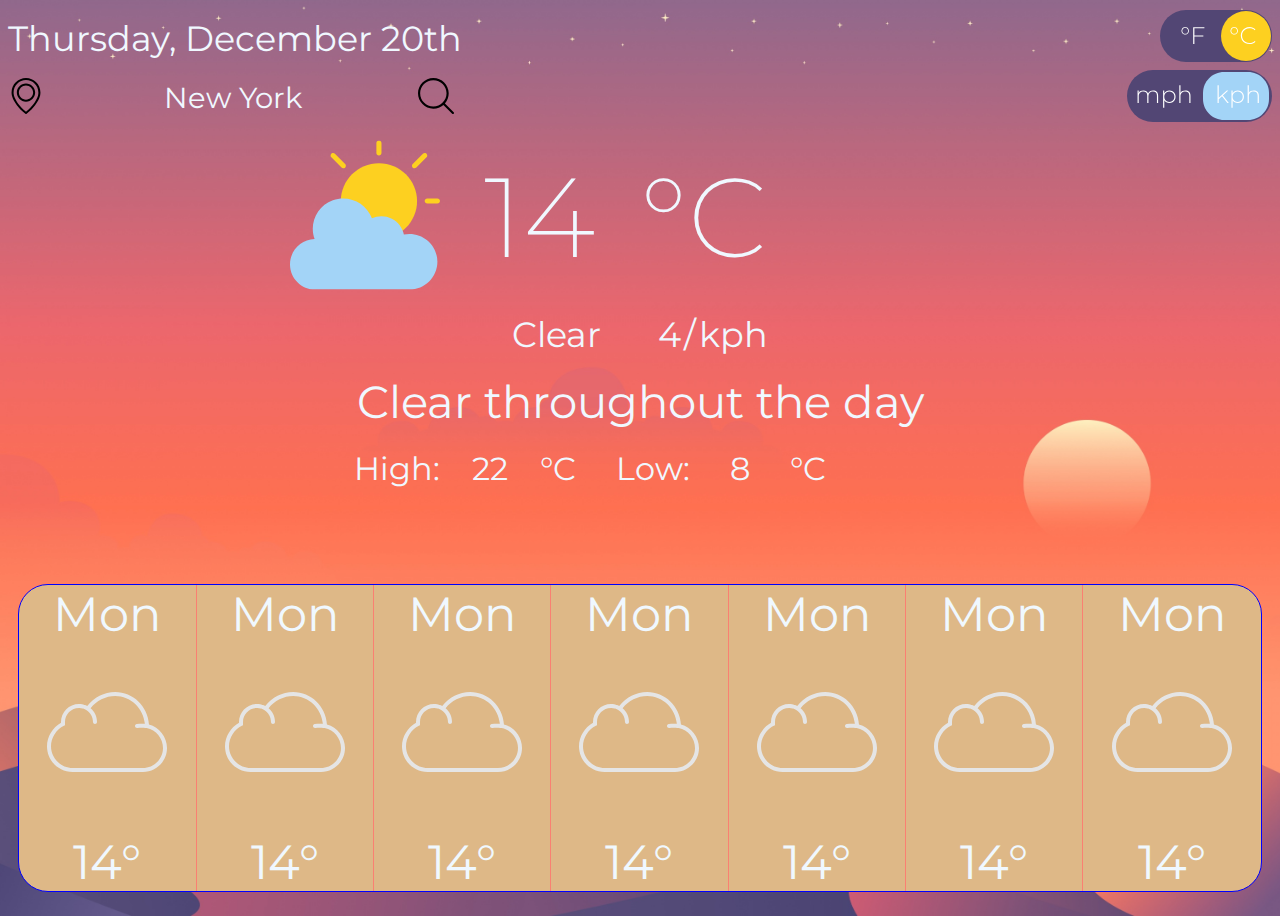
==== commit 21649b90: "Initial commit" ====
--- a/index.html
+++ b/index.html
@@ -94,44 +94,44 @@
       <div class="day1 border-it">
         <span class="i1">Mon</span>
         <span class="icon i2">
-          <svg width="50" height="50" viewBox="0 0 136 136" fill="none" xmlns="http://www.w3.org/2000/svg"> <path d="M115.546 59.3731C114.347 38.9731 97.5301 22.6667 77.2593 22.6667C64.9513 22.6667 53.0332 28.7028 45.6484 38.5515C45.4784 38.4631 45.2993 38.4019 45.1271 38.3203C44.6783 38.1027 44.2227 37.8964 43.758 37.7105C43.4996 37.6085 43.2412 37.5156 42.9805 37.4249C42.5204 37.264 42.0535 37.1212 41.5775 36.992C41.3168 36.9217 41.0584 36.8492 40.7955 36.7903C40.2855 36.6747 39.7641 36.5863 39.2383 36.5069C39.0093 36.4729 38.7849 36.4276 38.5537 36.4027C37.8012 36.3188 37.0396 36.2667 36.2667 36.2667C25.0172 36.2667 15.8667 45.4172 15.8667 56.6667C15.8667 56.9545 15.8848 57.2379 15.9029 57.5212V57.5303C6.47587 62.6711 0 73.4377 0 84.2157C0 100.271 13.0605 113.333 29.1153 113.333H84.6668C84.9025 113.333 85.136 113.32 85.3717 113.302L85.5123 113.283L85.816 113.302C86.0472 113.32 86.2784 113.333 86.5164 113.333H108.737C123.769 113.333 136 101.102 136 86.0699C136 73.6281 127.325 62.4693 115.546 59.3731ZM108.737 108.8H86.5164C86.3827 108.8 86.2535 108.789 86.122 108.78L85.5077 108.755L85.0589 108.78C84.9297 108.789 84.7983 108.8 84.6668 108.8H29.1153C15.5607 108.8 4.53333 97.7727 4.53333 84.2157C4.53333 74.8 10.6647 65.0261 19.1148 60.9756L20.4 60.3613V58.9333C20.4 58.6455 20.4181 58.3531 20.434 58.0584L20.4544 57.6957L20.4272 57.2197C20.4136 57.0361 20.4 56.8525 20.4 56.6667C20.4 47.9196 27.5196 40.8 36.2667 40.8C36.9671 40.8 37.6584 40.8612 38.3452 40.9519C38.522 40.9745 38.6988 41.004 38.8733 41.0335C39.4785 41.1332 40.0747 41.2647 40.6617 41.4347C40.7411 41.4573 40.8227 41.4732 40.902 41.4959C41.548 41.6931 42.1781 41.9424 42.7947 42.2235C42.9556 42.296 43.112 42.3753 43.2707 42.4524C43.8147 42.7221 44.3473 43.0168 44.8619 43.35C49.2297 46.1788 52.1333 51.0861 52.1333 56.6667C52.1333 57.9201 53.1465 58.9333 54.4 58.9333C55.6535 58.9333 56.6667 57.9201 56.6667 56.6667C56.6667 50.4243 53.8424 44.8369 49.4133 41.0924C55.9119 32.5924 66.6128 27.2 77.2593 27.2C94.8147 27.2 109.394 41.106 110.915 58.6795C108.598 58.5163 105.13 58.4324 101.66 58.9605C100.422 59.1487 99.5724 60.3047 99.7605 61.5423C99.9305 62.6643 100.896 63.4689 101.998 63.4689C102.111 63.4689 102.227 63.4599 102.34 63.4417C107.388 62.6779 112.649 63.3941 112.957 63.4372C123.511 65.4432 131.467 75.1649 131.467 86.0699C131.467 98.6023 121.269 108.8 108.737 108.8Z" fill="#E5E5E5"/> </svg></span>
+          <svg width="120" height="120" viewBox="0 0 136 136" fill="none" xmlns="http://www.w3.org/2000/svg"> <path d="M115.546 59.3731C114.347 38.9731 97.5301 22.6667 77.2593 22.6667C64.9513 22.6667 53.0332 28.7028 45.6484 38.5515C45.4784 38.4631 45.2993 38.4019 45.1271 38.3203C44.6783 38.1027 44.2227 37.8964 43.758 37.7105C43.4996 37.6085 43.2412 37.5156 42.9805 37.4249C42.5204 37.264 42.0535 37.1212 41.5775 36.992C41.3168 36.9217 41.0584 36.8492 40.7955 36.7903C40.2855 36.6747 39.7641 36.5863 39.2383 36.5069C39.0093 36.4729 38.7849 36.4276 38.5537 36.4027C37.8012 36.3188 37.0396 36.2667 36.2667 36.2667C25.0172 36.2667 15.8667 45.4172 15.8667 56.6667C15.8667 56.9545 15.8848 57.2379 15.9029 57.5212V57.5303C6.47587 62.6711 0 73.4377 0 84.2157C0 100.271 13.0605 113.333 29.1153 113.333H84.6668C84.9025 113.333 85.136 113.32 85.3717 113.302L85.5123 113.283L85.816 113.302C86.0472 113.32 86.2784 113.333 86.5164 113.333H108.737C123.769 113.333 136 101.102 136 86.0699C136 73.6281 127.325 62.4693 115.546 59.3731ZM108.737 108.8H86.5164C86.3827 108.8 86.2535 108.789 86.122 108.78L85.5077 108.755L85.0589 108.78C84.9297 108.789 84.7983 108.8 84.6668 108.8H29.1153C15.5607 108.8 4.53333 97.7727 4.53333 84.2157C4.53333 74.8 10.6647 65.0261 19.1148 60.9756L20.4 60.3613V58.9333C20.4 58.6455 20.4181 58.3531 20.434 58.0584L20.4544 57.6957L20.4272 57.2197C20.4136 57.0361 20.4 56.8525 20.4 56.6667C20.4 47.9196 27.5196 40.8 36.2667 40.8C36.9671 40.8 37.6584 40.8612 38.3452 40.9519C38.522 40.9745 38.6988 41.004 38.8733 41.0335C39.4785 41.1332 40.0747 41.2647 40.6617 41.4347C40.7411 41.4573 40.8227 41.4732 40.902 41.4959C41.548 41.6931 42.1781 41.9424 42.7947 42.2235C42.9556 42.296 43.112 42.3753 43.2707 42.4524C43.8147 42.7221 44.3473 43.0168 44.8619 43.35C49.2297 46.1788 52.1333 51.0861 52.1333 56.6667C52.1333 57.9201 53.1465 58.9333 54.4 58.9333C55.6535 58.9333 56.6667 57.9201 56.6667 56.6667C56.6667 50.4243 53.8424 44.8369 49.4133 41.0924C55.9119 32.5924 66.6128 27.2 77.2593 27.2C94.8147 27.2 109.394 41.106 110.915 58.6795C108.598 58.5163 105.13 58.4324 101.66 58.9605C100.422 59.1487 99.5724 60.3047 99.7605 61.5423C99.9305 62.6643 100.896 63.4689 101.998 63.4689C102.111 63.4689 102.227 63.4599 102.34 63.4417C107.388 62.6779 112.649 63.3941 112.957 63.4372C123.511 65.4432 131.467 75.1649 131.467 86.0699C131.467 98.6023 121.269 108.8 108.737 108.8Z" fill="#E5E5E5"/> </svg></span>
         <span class="i3">14°</span>
       </div>
       <div class="day2 border-it">
         <span class="i1">Mon</span>
         <span class="icon i2">
-          <svg width="50" height="50" viewBox="0 0 136 136" fill="none" xmlns="http://www.w3.org/2000/svg"> <path d="M115.546 59.3731C114.347 38.9731 97.5301 22.6667 77.2593 22.6667C64.9513 22.6667 53.0332 28.7028 45.6484 38.5515C45.4784 38.4631 45.2993 38.4019 45.1271 38.3203C44.6783 38.1027 44.2227 37.8964 43.758 37.7105C43.4996 37.6085 43.2412 37.5156 42.9805 37.4249C42.5204 37.264 42.0535 37.1212 41.5775 36.992C41.3168 36.9217 41.0584 36.8492 40.7955 36.7903C40.2855 36.6747 39.7641 36.5863 39.2383 36.5069C39.0093 36.4729 38.7849 36.4276 38.5537 36.4027C37.8012 36.3188 37.0396 36.2667 36.2667 36.2667C25.0172 36.2667 15.8667 45.4172 15.8667 56.6667C15.8667 56.9545 15.8848 57.2379 15.9029 57.5212V57.5303C6.47587 62.6711 0 73.4377 0 84.2157C0 100.271 13.0605 113.333 29.1153 113.333H84.6668C84.9025 113.333 85.136 113.32 85.3717 113.302L85.5123 113.283L85.816 113.302C86.0472 113.32 86.2784 113.333 86.5164 113.333H108.737C123.769 113.333 136 101.102 136 86.0699C136 73.6281 127.325 62.4693 115.546 59.3731ZM108.737 108.8H86.5164C86.3827 108.8 86.2535 108.789 86.122 108.78L85.5077 108.755L85.0589 108.78C84.9297 108.789 84.7983 108.8 84.6668 108.8H29.1153C15.5607 108.8 4.53333 97.7727 4.53333 84.2157C4.53333 74.8 10.6647 65.0261 19.1148 60.9756L20.4 60.3613V58.9333C20.4 58.6455 20.4181 58.3531 20.434 58.0584L20.4544 57.6957L20.4272 57.2197C20.4136 57.0361 20.4 56.8525 20.4 56.6667C20.4 47.9196 27.5196 40.8 36.2667 40.8C36.9671 40.8 37.6584 40.8612 38.3452 40.9519C38.522 40.9745 38.6988 41.004 38.8733 41.0335C39.4785 41.1332 40.0747 41.2647 40.6617 41.4347C40.7411 41.4573 40.8227 41.4732 40.902 41.4959C41.548 41.6931 42.1781 41.9424 42.7947 42.2235C42.9556 42.296 43.112 42.3753 43.2707 42.4524C43.8147 42.7221 44.3473 43.0168 44.8619 43.35C49.2297 46.1788 52.1333 51.0861 52.1333 56.6667C52.1333 57.9201 53.1465 58.9333 54.4 58.9333C55.6535 58.9333 56.6667 57.9201 56.6667 56.6667C56.6667 50.4243 53.8424 44.8369 49.4133 41.0924C55.9119 32.5924 66.6128 27.2 77.2593 27.2C94.8147 27.2 109.394 41.106 110.915 58.6795C108.598 58.5163 105.13 58.4324 101.66 58.9605C100.422 59.1487 99.5724 60.3047 99.7605 61.5423C99.9305 62.6643 100.896 63.4689 101.998 63.4689C102.111 63.4689 102.227 63.4599 102.34 63.4417C107.388 62.6779 112.649 63.3941 112.957 63.4372C123.511 65.4432 131.467 75.1649 131.467 86.0699C131.467 98.6023 121.269 108.8 108.737 108.8Z" fill="#E5E5E5"/> </svg>
+          <svg width="120" height="120" viewBox="0 0 136 136" fill="none" xmlns="http://www.w3.org/2000/svg"> <path d="M115.546 59.3731C114.347 38.9731 97.5301 22.6667 77.2593 22.6667C64.9513 22.6667 53.0332 28.7028 45.6484 38.5515C45.4784 38.4631 45.2993 38.4019 45.1271 38.3203C44.6783 38.1027 44.2227 37.8964 43.758 37.7105C43.4996 37.6085 43.2412 37.5156 42.9805 37.4249C42.5204 37.264 42.0535 37.1212 41.5775 36.992C41.3168 36.9217 41.0584 36.8492 40.7955 36.7903C40.2855 36.6747 39.7641 36.5863 39.2383 36.5069C39.0093 36.4729 38.7849 36.4276 38.5537 36.4027C37.8012 36.3188 37.0396 36.2667 36.2667 36.2667C25.0172 36.2667 15.8667 45.4172 15.8667 56.6667C15.8667 56.9545 15.8848 57.2379 15.9029 57.5212V57.5303C6.47587 62.6711 0 73.4377 0 84.2157C0 100.271 13.0605 113.333 29.1153 113.333H84.6668C84.9025 113.333 85.136 113.32 85.3717 113.302L85.5123 113.283L85.816 113.302C86.0472 113.32 86.2784 113.333 86.5164 113.333H108.737C123.769 113.333 136 101.102 136 86.0699C136 73.6281 127.325 62.4693 115.546 59.3731ZM108.737 108.8H86.5164C86.3827 108.8 86.2535 108.789 86.122 108.78L85.5077 108.755L85.0589 108.78C84.9297 108.789 84.7983 108.8 84.6668 108.8H29.1153C15.5607 108.8 4.53333 97.7727 4.53333 84.2157C4.53333 74.8 10.6647 65.0261 19.1148 60.9756L20.4 60.3613V58.9333C20.4 58.6455 20.4181 58.3531 20.434 58.0584L20.4544 57.6957L20.4272 57.2197C20.4136 57.0361 20.4 56.8525 20.4 56.6667C20.4 47.9196 27.5196 40.8 36.2667 40.8C36.9671 40.8 37.6584 40.8612 38.3452 40.9519C38.522 40.9745 38.6988 41.004 38.8733 41.0335C39.4785 41.1332 40.0747 41.2647 40.6617 41.4347C40.7411 41.4573 40.8227 41.4732 40.902 41.4959C41.548 41.6931 42.1781 41.9424 42.7947 42.2235C42.9556 42.296 43.112 42.3753 43.2707 42.4524C43.8147 42.7221 44.3473 43.0168 44.8619 43.35C49.2297 46.1788 52.1333 51.0861 52.1333 56.6667C52.1333 57.9201 53.1465 58.9333 54.4 58.9333C55.6535 58.9333 56.6667 57.9201 56.6667 56.6667C56.6667 50.4243 53.8424 44.8369 49.4133 41.0924C55.9119 32.5924 66.6128 27.2 77.2593 27.2C94.8147 27.2 109.394 41.106 110.915 58.6795C108.598 58.5163 105.13 58.4324 101.66 58.9605C100.422 59.1487 99.5724 60.3047 99.7605 61.5423C99.9305 62.6643 100.896 63.4689 101.998 63.4689C102.111 63.4689 102.227 63.4599 102.34 63.4417C107.388 62.6779 112.649 63.3941 112.957 63.4372C123.511 65.4432 131.467 75.1649 131.467 86.0699C131.467 98.6023 121.269 108.8 108.737 108.8Z" fill="#E5E5E5"/> </svg>
         </span>
         <span class="i3">14°</span>
       </div>
       <div class="day3 border-it">
         <span class="i1">Mon</span>
         <span class="icon i2">
-          <svg width="50" height="50" viewBox="0 0 136 136" fill="none" xmlns="http://www.w3.org/2000/svg"> <path d="M115.546 59.3731C114.347 38.9731 97.5301 22.6667 77.2593 22.6667C64.9513 22.6667 53.0332 28.7028 45.6484 38.5515C45.4784 38.4631 45.2993 38.4019 45.1271 38.3203C44.6783 38.1027 44.2227 37.8964 43.758 37.7105C43.4996 37.6085 43.2412 37.5156 42.9805 37.4249C42.5204 37.264 42.0535 37.1212 41.5775 36.992C41.3168 36.9217 41.0584 36.8492 40.7955 36.7903C40.2855 36.6747 39.7641 36.5863 39.2383 36.5069C39.0093 36.4729 38.7849 36.4276 38.5537 36.4027C37.8012 36.3188 37.0396 36.2667 36.2667 36.2667C25.0172 36.2667 15.8667 45.4172 15.8667 56.6667C15.8667 56.9545 15.8848 57.2379 15.9029 57.5212V57.5303C6.47587 62.6711 0 73.4377 0 84.2157C0 100.271 13.0605 113.333 29.1153 113.333H84.6668C84.9025 113.333 85.136 113.32 85.3717 113.302L85.5123 113.283L85.816 113.302C86.0472 113.32 86.2784 113.333 86.5164 113.333H108.737C123.769 113.333 136 101.102 136 86.0699C136 73.6281 127.325 62.4693 115.546 59.3731ZM108.737 108.8H86.5164C86.3827 108.8 86.2535 108.789 86.122 108.78L85.5077 108.755L85.0589 108.78C84.9297 108.789 84.7983 108.8 84.6668 108.8H29.1153C15.5607 108.8 4.53333 97.7727 4.53333 84.2157C4.53333 74.8 10.6647 65.0261 19.1148 60.9756L20.4 60.3613V58.9333C20.4 58.6455 20.4181 58.3531 20.434 58.0584L20.4544 57.6957L20.4272 57.2197C20.4136 57.0361 20.4 56.8525 20.4 56.6667C20.4 47.9196 27.5196 40.8 36.2667 40.8C36.9671 40.8 37.6584 40.8612 38.3452 40.9519C38.522 40.9745 38.6988 41.004 38.8733 41.0335C39.4785 41.1332 40.0747 41.2647 40.6617 41.4347C40.7411 41.4573 40.8227 41.4732 40.902 41.4959C41.548 41.6931 42.1781 41.9424 42.7947 42.2235C42.9556 42.296 43.112 42.3753 43.2707 42.4524C43.8147 42.7221 44.3473 43.0168 44.8619 43.35C49.2297 46.1788 52.1333 51.0861 52.1333 56.6667C52.1333 57.9201 53.1465 58.9333 54.4 58.9333C55.6535 58.9333 56.6667 57.9201 56.6667 56.6667C56.6667 50.4243 53.8424 44.8369 49.4133 41.0924C55.9119 32.5924 66.6128 27.2 77.2593 27.2C94.8147 27.2 109.394 41.106 110.915 58.6795C108.598 58.5163 105.13 58.4324 101.66 58.9605C100.422 59.1487 99.5724 60.3047 99.7605 61.5423C99.9305 62.6643 100.896 63.4689 101.998 63.4689C102.111 63.4689 102.227 63.4599 102.34 63.4417C107.388 62.6779 112.649 63.3941 112.957 63.4372C123.511 65.4432 131.467 75.1649 131.467 86.0699C131.467 98.6023 121.269 108.8 108.737 108.8Z" fill="#E5E5E5"/> </svg></span>
+          <svg width="120" height="120" viewBox="0 0 136 136" fill="none" xmlns="http://www.w3.org/2000/svg"> <path d="M115.546 59.3731C114.347 38.9731 97.5301 22.6667 77.2593 22.6667C64.9513 22.6667 53.0332 28.7028 45.6484 38.5515C45.4784 38.4631 45.2993 38.4019 45.1271 38.3203C44.6783 38.1027 44.2227 37.8964 43.758 37.7105C43.4996 37.6085 43.2412 37.5156 42.9805 37.4249C42.5204 37.264 42.0535 37.1212 41.5775 36.992C41.3168 36.9217 41.0584 36.8492 40.7955 36.7903C40.2855 36.6747 39.7641 36.5863 39.2383 36.5069C39.0093 36.4729 38.7849 36.4276 38.5537 36.4027C37.8012 36.3188 37.0396 36.2667 36.2667 36.2667C25.0172 36.2667 15.8667 45.4172 15.8667 56.6667C15.8667 56.9545 15.8848 57.2379 15.9029 57.5212V57.5303C6.47587 62.6711 0 73.4377 0 84.2157C0 100.271 13.0605 113.333 29.1153 113.333H84.6668C84.9025 113.333 85.136 113.32 85.3717 113.302L85.5123 113.283L85.816 113.302C86.0472 113.32 86.2784 113.333 86.5164 113.333H108.737C123.769 113.333 136 101.102 136 86.0699C136 73.6281 127.325 62.4693 115.546 59.3731ZM108.737 108.8H86.5164C86.3827 108.8 86.2535 108.789 86.122 108.78L85.5077 108.755L85.0589 108.78C84.9297 108.789 84.7983 108.8 84.6668 108.8H29.1153C15.5607 108.8 4.53333 97.7727 4.53333 84.2157C4.53333 74.8 10.6647 65.0261 19.1148 60.9756L20.4 60.3613V58.9333C20.4 58.6455 20.4181 58.3531 20.434 58.0584L20.4544 57.6957L20.4272 57.2197C20.4136 57.0361 20.4 56.8525 20.4 56.6667C20.4 47.9196 27.5196 40.8 36.2667 40.8C36.9671 40.8 37.6584 40.8612 38.3452 40.9519C38.522 40.9745 38.6988 41.004 38.8733 41.0335C39.4785 41.1332 40.0747 41.2647 40.6617 41.4347C40.7411 41.4573 40.8227 41.4732 40.902 41.4959C41.548 41.6931 42.1781 41.9424 42.7947 42.2235C42.9556 42.296 43.112 42.3753 43.2707 42.4524C43.8147 42.7221 44.3473 43.0168 44.8619 43.35C49.2297 46.1788 52.1333 51.0861 52.1333 56.6667C52.1333 57.9201 53.1465 58.9333 54.4 58.9333C55.6535 58.9333 56.6667 57.9201 56.6667 56.6667C56.6667 50.4243 53.8424 44.8369 49.4133 41.0924C55.9119 32.5924 66.6128 27.2 77.2593 27.2C94.8147 27.2 109.394 41.106 110.915 58.6795C108.598 58.5163 105.13 58.4324 101.66 58.9605C100.422 59.1487 99.5724 60.3047 99.7605 61.5423C99.9305 62.6643 100.896 63.4689 101.998 63.4689C102.111 63.4689 102.227 63.4599 102.34 63.4417C107.388 62.6779 112.649 63.3941 112.957 63.4372C123.511 65.4432 131.467 75.1649 131.467 86.0699C131.467 98.6023 121.269 108.8 108.737 108.8Z" fill="#E5E5E5"/> </svg></span>
         <span class="i3">14°</span>
       </div>
       <div class="day4 border-it">
         <span class="i1">Mon</span>
         <span class="icon i2">
-          <svg width="50" height="50" viewBox="0 0 136 136" fill="none" xmlns="http://www.w3.org/2000/svg"> <path d="M115.546 59.3731C114.347 38.9731 97.5301 22.6667 77.2593 22.6667C64.9513 22.6667 53.0332 28.7028 45.6484 38.5515C45.4784 38.4631 45.2993 38.4019 45.1271 38.3203C44.6783 38.1027 44.2227 37.8964 43.758 37.7105C43.4996 37.6085 43.2412 37.5156 42.9805 37.4249C42.5204 37.264 42.0535 37.1212 41.5775 36.992C41.3168 36.9217 41.0584 36.8492 40.7955 36.7903C40.2855 36.6747 39.7641 36.5863 39.2383 36.5069C39.0093 36.4729 38.7849 36.4276 38.5537 36.4027C37.8012 36.3188 37.0396 36.2667 36.2667 36.2667C25.0172 36.2667 15.8667 45.4172 15.8667 56.6667C15.8667 56.9545 15.8848 57.2379 15.9029 57.5212V57.5303C6.47587 62.6711 0 73.4377 0 84.2157C0 100.271 13.0605 113.333 29.1153 113.333H84.6668C84.9025 113.333 85.136 113.32 85.3717 113.302L85.5123 113.283L85.816 113.302C86.0472 113.32 86.2784 113.333 86.5164 113.333H108.737C123.769 113.333 136 101.102 136 86.0699C136 73.6281 127.325 62.4693 115.546 59.3731ZM108.737 108.8H86.5164C86.3827 108.8 86.2535 108.789 86.122 108.78L85.5077 108.755L85.0589 108.78C84.9297 108.789 84.7983 108.8 84.6668 108.8H29.1153C15.5607 108.8 4.53333 97.7727 4.53333 84.2157C4.53333 74.8 10.6647 65.0261 19.1148 60.9756L20.4 60.3613V58.9333C20.4 58.6455 20.4181 58.3531 20.434 58.0584L20.4544 57.6957L20.4272 57.2197C20.4136 57.0361 20.4 56.8525 20.4 56.6667C20.4 47.9196 27.5196 40.8 36.2667 40.8C36.9671 40.8 37.6584 40.8612 38.3452 40.9519C38.522 40.9745 38.6988 41.004 38.8733 41.0335C39.4785 41.1332 40.0747 41.2647 40.6617 41.4347C40.7411 41.4573 40.8227 41.4732 40.902 41.4959C41.548 41.6931 42.1781 41.9424 42.7947 42.2235C42.9556 42.296 43.112 42.3753 43.2707 42.4524C43.8147 42.7221 44.3473 43.0168 44.8619 43.35C49.2297 46.1788 52.1333 51.0861 52.1333 56.6667C52.1333 57.9201 53.1465 58.9333 54.4 58.9333C55.6535 58.9333 56.6667 57.9201 56.6667 56.6667C56.6667 50.4243 53.8424 44.8369 49.4133 41.0924C55.9119 32.5924 66.6128 27.2 77.2593 27.2C94.8147 27.2 109.394 41.106 110.915 58.6795C108.598 58.5163 105.13 58.4324 101.66 58.9605C100.422 59.1487 99.5724 60.3047 99.7605 61.5423C99.9305 62.6643 100.896 63.4689 101.998 63.4689C102.111 63.4689 102.227 63.4599 102.34 63.4417C107.388 62.6779 112.649 63.3941 112.957 63.4372C123.511 65.4432 131.467 75.1649 131.467 86.0699C131.467 98.6023 121.269 108.8 108.737 108.8Z" fill="#E5E5E5"/> </svg></span>
+          <svg width="120" height="120" viewBox="0 0 136 136" fill="none" xmlns="http://www.w3.org/2000/svg"> <path d="M115.546 59.3731C114.347 38.9731 97.5301 22.6667 77.2593 22.6667C64.9513 22.6667 53.0332 28.7028 45.6484 38.5515C45.4784 38.4631 45.2993 38.4019 45.1271 38.3203C44.6783 38.1027 44.2227 37.8964 43.758 37.7105C43.4996 37.6085 43.2412 37.5156 42.9805 37.4249C42.5204 37.264 42.0535 37.1212 41.5775 36.992C41.3168 36.9217 41.0584 36.8492 40.7955 36.7903C40.2855 36.6747 39.7641 36.5863 39.2383 36.5069C39.0093 36.4729 38.7849 36.4276 38.5537 36.4027C37.8012 36.3188 37.0396 36.2667 36.2667 36.2667C25.0172 36.2667 15.8667 45.4172 15.8667 56.6667C15.8667 56.9545 15.8848 57.2379 15.9029 57.5212V57.5303C6.47587 62.6711 0 73.4377 0 84.2157C0 100.271 13.0605 113.333 29.1153 113.333H84.6668C84.9025 113.333 85.136 113.32 85.3717 113.302L85.5123 113.283L85.816 113.302C86.0472 113.32 86.2784 113.333 86.5164 113.333H108.737C123.769 113.333 136 101.102 136 86.0699C136 73.6281 127.325 62.4693 115.546 59.3731ZM108.737 108.8H86.5164C86.3827 108.8 86.2535 108.789 86.122 108.78L85.5077 108.755L85.0589 108.78C84.9297 108.789 84.7983 108.8 84.6668 108.8H29.1153C15.5607 108.8 4.53333 97.7727 4.53333 84.2157C4.53333 74.8 10.6647 65.0261 19.1148 60.9756L20.4 60.3613V58.9333C20.4 58.6455 20.4181 58.3531 20.434 58.0584L20.4544 57.6957L20.4272 57.2197C20.4136 57.0361 20.4 56.8525 20.4 56.6667C20.4 47.9196 27.5196 40.8 36.2667 40.8C36.9671 40.8 37.6584 40.8612 38.3452 40.9519C38.522 40.9745 38.6988 41.004 38.8733 41.0335C39.4785 41.1332 40.0747 41.2647 40.6617 41.4347C40.7411 41.4573 40.8227 41.4732 40.902 41.4959C41.548 41.6931 42.1781 41.9424 42.7947 42.2235C42.9556 42.296 43.112 42.3753 43.2707 42.4524C43.8147 42.7221 44.3473 43.0168 44.8619 43.35C49.2297 46.1788 52.1333 51.0861 52.1333 56.6667C52.1333 57.9201 53.1465 58.9333 54.4 58.9333C55.6535 58.9333 56.6667 57.9201 56.6667 56.6667C56.6667 50.4243 53.8424 44.8369 49.4133 41.0924C55.9119 32.5924 66.6128 27.2 77.2593 27.2C94.8147 27.2 109.394 41.106 110.915 58.6795C108.598 58.5163 105.13 58.4324 101.66 58.9605C100.422 59.1487 99.5724 60.3047 99.7605 61.5423C99.9305 62.6643 100.896 63.4689 101.998 63.4689C102.111 63.4689 102.227 63.4599 102.34 63.4417C107.388 62.6779 112.649 63.3941 112.957 63.4372C123.511 65.4432 131.467 75.1649 131.467 86.0699C131.467 98.6023 121.269 108.8 108.737 108.8Z" fill="#E5E5E5"/> </svg></span>
         <span class="i3">14°</span>
       </div>
       <div class="day5 border-it">
         <span class="i1">Mon</span>
         <span class="icon i2">
-          <svg width="50" height="50" viewBox="0 0 136 136" fill="none" xmlns="http://www.w3.org/2000/svg"> <path d="M115.546 59.3731C114.347 38.9731 97.5301 22.6667 77.2593 22.6667C64.9513 22.6667 53.0332 28.7028 45.6484 38.5515C45.4784 38.4631 45.2993 38.4019 45.1271 38.3203C44.6783 38.1027 44.2227 37.8964 43.758 37.7105C43.4996 37.6085 43.2412 37.5156 42.9805 37.4249C42.5204 37.264 42.0535 37.1212 41.5775 36.992C41.3168 36.9217 41.0584 36.8492 40.7955 36.7903C40.2855 36.6747 39.7641 36.5863 39.2383 36.5069C39.0093 36.4729 38.7849 36.4276 38.5537 36.4027C37.8012 36.3188 37.0396 36.2667 36.2667 36.2667C25.0172 36.2667 15.8667 45.4172 15.8667 56.6667C15.8667 56.9545 15.8848 57.2379 15.9029 57.5212V57.5303C6.47587 62.6711 0 73.4377 0 84.2157C0 100.271 13.0605 113.333 29.1153 113.333H84.6668C84.9025 113.333 85.136 113.32 85.3717 113.302L85.5123 113.283L85.816 113.302C86.0472 113.32 86.2784 113.333 86.5164 113.333H108.737C123.769 113.333 136 101.102 136 86.0699C136 73.6281 127.325 62.4693 115.546 59.3731ZM108.737 108.8H86.5164C86.3827 108.8 86.2535 108.789 86.122 108.78L85.5077 108.755L85.0589 108.78C84.9297 108.789 84.7983 108.8 84.6668 108.8H29.1153C15.5607 108.8 4.53333 97.7727 4.53333 84.2157C4.53333 74.8 10.6647 65.0261 19.1148 60.9756L20.4 60.3613V58.9333C20.4 58.6455 20.4181 58.3531 20.434 58.0584L20.4544 57.6957L20.4272 57.2197C20.4136 57.0361 20.4 56.8525 20.4 56.6667C20.4 47.9196 27.5196 40.8 36.2667 40.8C36.9671 40.8 37.6584 40.8612 38.3452 40.9519C38.522 40.9745 38.6988 41.004 38.8733 41.0335C39.4785 41.1332 40.0747 41.2647 40.6617 41.4347C40.7411 41.4573 40.8227 41.4732 40.902 41.4959C41.548 41.6931 42.1781 41.9424 42.7947 42.2235C42.9556 42.296 43.112 42.3753 43.2707 42.4524C43.8147 42.7221 44.3473 43.0168 44.8619 43.35C49.2297 46.1788 52.1333 51.0861 52.1333 56.6667C52.1333 57.9201 53.1465 58.9333 54.4 58.9333C55.6535 58.9333 56.6667 57.9201 56.6667 56.6667C56.6667 50.4243 53.8424 44.8369 49.4133 41.0924C55.9119 32.5924 66.6128 27.2 77.2593 27.2C94.8147 27.2 109.394 41.106 110.915 58.6795C108.598 58.5163 105.13 58.4324 101.66 58.9605C100.422 59.1487 99.5724 60.3047 99.7605 61.5423C99.9305 62.6643 100.896 63.4689 101.998 63.4689C102.111 63.4689 102.227 63.4599 102.34 63.4417C107.388 62.6779 112.649 63.3941 112.957 63.4372C123.511 65.4432 131.467 75.1649 131.467 86.0699C131.467 98.6023 121.269 108.8 108.737 108.8Z" fill="#E5E5E5"/> </svg></span>
+          <svg width="120" height="120" viewBox="0 0 136 136" fill="none" xmlns="http://www.w3.org/2000/svg"> <path d="M115.546 59.3731C114.347 38.9731 97.5301 22.6667 77.2593 22.6667C64.9513 22.6667 53.0332 28.7028 45.6484 38.5515C45.4784 38.4631 45.2993 38.4019 45.1271 38.3203C44.6783 38.1027 44.2227 37.8964 43.758 37.7105C43.4996 37.6085 43.2412 37.5156 42.9805 37.4249C42.5204 37.264 42.0535 37.1212 41.5775 36.992C41.3168 36.9217 41.0584 36.8492 40.7955 36.7903C40.2855 36.6747 39.7641 36.5863 39.2383 36.5069C39.0093 36.4729 38.7849 36.4276 38.5537 36.4027C37.8012 36.3188 37.0396 36.2667 36.2667 36.2667C25.0172 36.2667 15.8667 45.4172 15.8667 56.6667C15.8667 56.9545 15.8848 57.2379 15.9029 57.5212V57.5303C6.47587 62.6711 0 73.4377 0 84.2157C0 100.271 13.0605 113.333 29.1153 113.333H84.6668C84.9025 113.333 85.136 113.32 85.3717 113.302L85.5123 113.283L85.816 113.302C86.0472 113.32 86.2784 113.333 86.5164 113.333H108.737C123.769 113.333 136 101.102 136 86.0699C136 73.6281 127.325 62.4693 115.546 59.3731ZM108.737 108.8H86.5164C86.3827 108.8 86.2535 108.789 86.122 108.78L85.5077 108.755L85.0589 108.78C84.9297 108.789 84.7983 108.8 84.6668 108.8H29.1153C15.5607 108.8 4.53333 97.7727 4.53333 84.2157C4.53333 74.8 10.6647 65.0261 19.1148 60.9756L20.4 60.3613V58.9333C20.4 58.6455 20.4181 58.3531 20.434 58.0584L20.4544 57.6957L20.4272 57.2197C20.4136 57.0361 20.4 56.8525 20.4 56.6667C20.4 47.9196 27.5196 40.8 36.2667 40.8C36.9671 40.8 37.6584 40.8612 38.3452 40.9519C38.522 40.9745 38.6988 41.004 38.8733 41.0335C39.4785 41.1332 40.0747 41.2647 40.6617 41.4347C40.7411 41.4573 40.8227 41.4732 40.902 41.4959C41.548 41.6931 42.1781 41.9424 42.7947 42.2235C42.9556 42.296 43.112 42.3753 43.2707 42.4524C43.8147 42.7221 44.3473 43.0168 44.8619 43.35C49.2297 46.1788 52.1333 51.0861 52.1333 56.6667C52.1333 57.9201 53.1465 58.9333 54.4 58.9333C55.6535 58.9333 56.6667 57.9201 56.6667 56.6667C56.6667 50.4243 53.8424 44.8369 49.4133 41.0924C55.9119 32.5924 66.6128 27.2 77.2593 27.2C94.8147 27.2 109.394 41.106 110.915 58.6795C108.598 58.5163 105.13 58.4324 101.66 58.9605C100.422 59.1487 99.5724 60.3047 99.7605 61.5423C99.9305 62.6643 100.896 63.4689 101.998 63.4689C102.111 63.4689 102.227 63.4599 102.34 63.4417C107.388 62.6779 112.649 63.3941 112.957 63.4372C123.511 65.4432 131.467 75.1649 131.467 86.0699C131.467 98.6023 121.269 108.8 108.737 108.8Z" fill="#E5E5E5"/> </svg></span>
         <span class="i3">14°</span>
       </div>
       <div class="day6 border-it">
         <span class="i1">Mon</span>
         <span class="icon i2">
-          <svg width="50" height="50" viewBox="0 0 136 136" fill="none" xmlns="http://www.w3.org/2000/svg"> <path d="M115.546 59.3731C114.347 38.9731 97.5301 22.6667 77.2593 22.6667C64.9513 22.6667 53.0332 28.7028 45.6484 38.5515C45.4784 38.4631 45.2993 38.4019 45.1271 38.3203C44.6783 38.1027 44.2227 37.8964 43.758 37.7105C43.4996 37.6085 43.2412 37.5156 42.9805 37.4249C42.5204 37.264 42.0535 37.1212 41.5775 36.992C41.3168 36.9217 41.0584 36.8492 40.7955 36.7903C40.2855 36.6747 39.7641 36.5863 39.2383 36.5069C39.0093 36.4729 38.7849 36.4276 38.5537 36.4027C37.8012 36.3188 37.0396 36.2667 36.2667 36.2667C25.0172 36.2667 15.8667 45.4172 15.8667 56.6667C15.8667 56.9545 15.8848 57.2379 15.9029 57.5212V57.5303C6.47587 62.6711 0 73.4377 0 84.2157C0 100.271 13.0605 113.333 29.1153 113.333H84.6668C84.9025 113.333 85.136 113.32 85.3717 113.302L85.5123 113.283L85.816 113.302C86.0472 113.32 86.2784 113.333 86.5164 113.333H108.737C123.769 113.333 136 101.102 136 86.0699C136 73.6281 127.325 62.4693 115.546 59.3731ZM108.737 108.8H86.5164C86.3827 108.8 86.2535 108.789 86.122 108.78L85.5077 108.755L85.0589 108.78C84.9297 108.789 84.7983 108.8 84.6668 108.8H29.1153C15.5607 108.8 4.53333 97.7727 4.53333 84.2157C4.53333 74.8 10.6647 65.0261 19.1148 60.9756L20.4 60.3613V58.9333C20.4 58.6455 20.4181 58.3531 20.434 58.0584L20.4544 57.6957L20.4272 57.2197C20.4136 57.0361 20.4 56.8525 20.4 56.6667C20.4 47.9196 27.5196 40.8 36.2667 40.8C36.9671 40.8 37.6584 40.8612 38.3452 40.9519C38.522 40.9745 38.6988 41.004 38.8733 41.0335C39.4785 41.1332 40.0747 41.2647 40.6617 41.4347C40.7411 41.4573 40.8227 41.4732 40.902 41.4959C41.548 41.6931 42.1781 41.9424 42.7947 42.2235C42.9556 42.296 43.112 42.3753 43.2707 42.4524C43.8147 42.7221 44.3473 43.0168 44.8619 43.35C49.2297 46.1788 52.1333 51.0861 52.1333 56.6667C52.1333 57.9201 53.1465 58.9333 54.4 58.9333C55.6535 58.9333 56.6667 57.9201 56.6667 56.6667C56.6667 50.4243 53.8424 44.8369 49.4133 41.0924C55.9119 32.5924 66.6128 27.2 77.2593 27.2C94.8147 27.2 109.394 41.106 110.915 58.6795C108.598 58.5163 105.13 58.4324 101.66 58.9605C100.422 59.1487 99.5724 60.3047 99.7605 61.5423C99.9305 62.6643 100.896 63.4689 101.998 63.4689C102.111 63.4689 102.227 63.4599 102.34 63.4417C107.388 62.6779 112.649 63.3941 112.957 63.4372C123.511 65.4432 131.467 75.1649 131.467 86.0699C131.467 98.6023 121.269 108.8 108.737 108.8Z" fill="#E5E5E5"/> </svg></span>
+          <svg width="120" height="120" viewBox="0 0 136 136" fill="none" xmlns="http://www.w3.org/2000/svg"> <path d="M115.546 59.3731C114.347 38.9731 97.5301 22.6667 77.2593 22.6667C64.9513 22.6667 53.0332 28.7028 45.6484 38.5515C45.4784 38.4631 45.2993 38.4019 45.1271 38.3203C44.6783 38.1027 44.2227 37.8964 43.758 37.7105C43.4996 37.6085 43.2412 37.5156 42.9805 37.4249C42.5204 37.264 42.0535 37.1212 41.5775 36.992C41.3168 36.9217 41.0584 36.8492 40.7955 36.7903C40.2855 36.6747 39.7641 36.5863 39.2383 36.5069C39.0093 36.4729 38.7849 36.4276 38.5537 36.4027C37.8012 36.3188 37.0396 36.2667 36.2667 36.2667C25.0172 36.2667 15.8667 45.4172 15.8667 56.6667C15.8667 56.9545 15.8848 57.2379 15.9029 57.5212V57.5303C6.47587 62.6711 0 73.4377 0 84.2157C0 100.271 13.0605 113.333 29.1153 113.333H84.6668C84.9025 113.333 85.136 113.32 85.3717 113.302L85.5123 113.283L85.816 113.302C86.0472 113.32 86.2784 113.333 86.5164 113.333H108.737C123.769 113.333 136 101.102 136 86.0699C136 73.6281 127.325 62.4693 115.546 59.3731ZM108.737 108.8H86.5164C86.3827 108.8 86.2535 108.789 86.122 108.78L85.5077 108.755L85.0589 108.78C84.9297 108.789 84.7983 108.8 84.6668 108.8H29.1153C15.5607 108.8 4.53333 97.7727 4.53333 84.2157C4.53333 74.8 10.6647 65.0261 19.1148 60.9756L20.4 60.3613V58.9333C20.4 58.6455 20.4181 58.3531 20.434 58.0584L20.4544 57.6957L20.4272 57.2197C20.4136 57.0361 20.4 56.8525 20.4 56.6667C20.4 47.9196 27.5196 40.8 36.2667 40.8C36.9671 40.8 37.6584 40.8612 38.3452 40.9519C38.522 40.9745 38.6988 41.004 38.8733 41.0335C39.4785 41.1332 40.0747 41.2647 40.6617 41.4347C40.7411 41.4573 40.8227 41.4732 40.902 41.4959C41.548 41.6931 42.1781 41.9424 42.7947 42.2235C42.9556 42.296 43.112 42.3753 43.2707 42.4524C43.8147 42.7221 44.3473 43.0168 44.8619 43.35C49.2297 46.1788 52.1333 51.0861 52.1333 56.6667C52.1333 57.9201 53.1465 58.9333 54.4 58.9333C55.6535 58.9333 56.6667 57.9201 56.6667 56.6667C56.6667 50.4243 53.8424 44.8369 49.4133 41.0924C55.9119 32.5924 66.6128 27.2 77.2593 27.2C94.8147 27.2 109.394 41.106 110.915 58.6795C108.598 58.5163 105.13 58.4324 101.66 58.9605C100.422 59.1487 99.5724 60.3047 99.7605 61.5423C99.9305 62.6643 100.896 63.4689 101.998 63.4689C102.111 63.4689 102.227 63.4599 102.34 63.4417C107.388 62.6779 112.649 63.3941 112.957 63.4372C123.511 65.4432 131.467 75.1649 131.467 86.0699C131.467 98.6023 121.269 108.8 108.737 108.8Z" fill="#E5E5E5"/> </svg></span>
         <span class="i3">14°</span>
       </div>
       <div class="day7">
         <span class="i1">Mon</span>
         <span class="icon i2">
-          <svg width="50" height="50" viewBox="0 0 136 136" fill="none" xmlns="http://www.w3.org/2000/svg"> <path d="M115.546 59.3731C114.347 38.9731 97.5301 22.6667 77.2593 22.6667C64.9513 22.6667 53.0332 28.7028 45.6484 38.5515C45.4784 38.4631 45.2993 38.4019 45.1271 38.3203C44.6783 38.1027 44.2227 37.8964 43.758 37.7105C43.4996 37.6085 43.2412 37.5156 42.9805 37.4249C42.5204 37.264 42.0535 37.1212 41.5775 36.992C41.3168 36.9217 41.0584 36.8492 40.7955 36.7903C40.2855 36.6747 39.7641 36.5863 39.2383 36.5069C39.0093 36.4729 38.7849 36.4276 38.5537 36.4027C37.8012 36.3188 37.0396 36.2667 36.2667 36.2667C25.0172 36.2667 15.8667 45.4172 15.8667 56.6667C15.8667 56.9545 15.8848 57.2379 15.9029 57.5212V57.5303C6.47587 62.6711 0 73.4377 0 84.2157C0 100.271 13.0605 113.333 29.1153 113.333H84.6668C84.9025 113.333 85.136 113.32 85.3717 113.302L85.5123 113.283L85.816 113.302C86.0472 113.32 86.2784 113.333 86.5164 113.333H108.737C123.769 113.333 136 101.102 136 86.0699C136 73.6281 127.325 62.4693 115.546 59.3731ZM108.737 108.8H86.5164C86.3827 108.8 86.2535 108.789 86.122 108.78L85.5077 108.755L85.0589 108.78C84.9297 108.789 84.7983 108.8 84.6668 108.8H29.1153C15.5607 108.8 4.53333 97.7727 4.53333 84.2157C4.53333 74.8 10.6647 65.0261 19.1148 60.9756L20.4 60.3613V58.9333C20.4 58.6455 20.4181 58.3531 20.434 58.0584L20.4544 57.6957L20.4272 57.2197C20.4136 57.0361 20.4 56.8525 20.4 56.6667C20.4 47.9196 27.5196 40.8 36.2667 40.8C36.9671 40.8 37.6584 40.8612 38.3452 40.9519C38.522 40.9745 38.6988 41.004 38.8733 41.0335C39.4785 41.1332 40.0747 41.2647 40.6617 41.4347C40.7411 41.4573 40.8227 41.4732 40.902 41.4959C41.548 41.6931 42.1781 41.9424 42.7947 42.2235C42.9556 42.296 43.112 42.3753 43.2707 42.4524C43.8147 42.7221 44.3473 43.0168 44.8619 43.35C49.2297 46.1788 52.1333 51.0861 52.1333 56.6667C52.1333 57.9201 53.1465 58.9333 54.4 58.9333C55.6535 58.9333 56.6667 57.9201 56.6667 56.6667C56.6667 50.4243 53.8424 44.8369 49.4133 41.0924C55.9119 32.5924 66.6128 27.2 77.2593 27.2C94.8147 27.2 109.394 41.106 110.915 58.6795C108.598 58.5163 105.13 58.4324 101.66 58.9605C100.422 59.1487 99.5724 60.3047 99.7605 61.5423C99.9305 62.6643 100.896 63.4689 101.998 63.4689C102.111 63.4689 102.227 63.4599 102.34 63.4417C107.388 62.6779 112.649 63.3941 112.957 63.4372C123.511 65.4432 131.467 75.1649 131.467 86.0699C131.467 98.6023 121.269 108.8 108.737 108.8Z" fill="#E5E5E5"/> </svg></span>
+          <svg width="120" height="120" viewBox="0 0 136 136" fill="none" xmlns="http://www.w3.org/2000/svg"> <path d="M115.546 59.3731C114.347 38.9731 97.5301 22.6667 77.2593 22.6667C64.9513 22.6667 53.0332 28.7028 45.6484 38.5515C45.4784 38.4631 45.2993 38.4019 45.1271 38.3203C44.6783 38.1027 44.2227 37.8964 43.758 37.7105C43.4996 37.6085 43.2412 37.5156 42.9805 37.4249C42.5204 37.264 42.0535 37.1212 41.5775 36.992C41.3168 36.9217 41.0584 36.8492 40.7955 36.7903C40.2855 36.6747 39.7641 36.5863 39.2383 36.5069C39.0093 36.4729 38.7849 36.4276 38.5537 36.4027C37.8012 36.3188 37.0396 36.2667 36.2667 36.2667C25.0172 36.2667 15.8667 45.4172 15.8667 56.6667C15.8667 56.9545 15.8848 57.2379 15.9029 57.5212V57.5303C6.47587 62.6711 0 73.4377 0 84.2157C0 100.271 13.0605 113.333 29.1153 113.333H84.6668C84.9025 113.333 85.136 113.32 85.3717 113.302L85.5123 113.283L85.816 113.302C86.0472 113.32 86.2784 113.333 86.5164 113.333H108.737C123.769 113.333 136 101.102 136 86.0699C136 73.6281 127.325 62.4693 115.546 59.3731ZM108.737 108.8H86.5164C86.3827 108.8 86.2535 108.789 86.122 108.78L85.5077 108.755L85.0589 108.78C84.9297 108.789 84.7983 108.8 84.6668 108.8H29.1153C15.5607 108.8 4.53333 97.7727 4.53333 84.2157C4.53333 74.8 10.6647 65.0261 19.1148 60.9756L20.4 60.3613V58.9333C20.4 58.6455 20.4181 58.3531 20.434 58.0584L20.4544 57.6957L20.4272 57.2197C20.4136 57.0361 20.4 56.8525 20.4 56.6667C20.4 47.9196 27.5196 40.8 36.2667 40.8C36.9671 40.8 37.6584 40.8612 38.3452 40.9519C38.522 40.9745 38.6988 41.004 38.8733 41.0335C39.4785 41.1332 40.0747 41.2647 40.6617 41.4347C40.7411 41.4573 40.8227 41.4732 40.902 41.4959C41.548 41.6931 42.1781 41.9424 42.7947 42.2235C42.9556 42.296 43.112 42.3753 43.2707 42.4524C43.8147 42.7221 44.3473 43.0168 44.8619 43.35C49.2297 46.1788 52.1333 51.0861 52.1333 56.6667C52.1333 57.9201 53.1465 58.9333 54.4 58.9333C55.6535 58.9333 56.6667 57.9201 56.6667 56.6667C56.6667 50.4243 53.8424 44.8369 49.4133 41.0924C55.9119 32.5924 66.6128 27.2 77.2593 27.2C94.8147 27.2 109.394 41.106 110.915 58.6795C108.598 58.5163 105.13 58.4324 101.66 58.9605C100.422 59.1487 99.5724 60.3047 99.7605 61.5423C99.9305 62.6643 100.896 63.4689 101.998 63.4689C102.111 63.4689 102.227 63.4599 102.34 63.4417C107.388 62.6779 112.649 63.3941 112.957 63.4372C123.511 65.4432 131.467 75.1649 131.467 86.0699C131.467 98.6023 121.269 108.8 108.737 108.8Z" fill="#E5E5E5"/> </svg></span>
         <span class="i3">14°</span>
       </div>
     </div>
--- a/styles/style.css
+++ b/styles/style.css
@@ -5,6 +5,10 @@
   background-image: url(../images/Background-image-1.jpg);
   background-size: cover;
   overflow: hidden;
+  color: aliceblue
+}
+svg{
+  color: aliceblue;
 }
 .grid-container{
   display: grid;
@@ -162,36 +166,36 @@
 }
 .day1{
   display: grid;
-  grid-template-rows: 1fr 1fr 1fr;
+  grid-template-rows: 1fr 100px 1fr;
 }
 .day2{
   display: grid;
-  grid-template-rows: 1fr 1fr 1fr;
+  grid-template-rows: 1fr 100px 1fr;
 
 }
 .day3{
   display: grid;
-  grid-template-rows: 1fr 1fr 1fr;
+  grid-template-rows: 1fr 100px 1fr;
 
 }
 .day4{
   display: grid;
-  grid-template-rows: 1fr 1fr 1fr;
+  grid-template-rows: 1fr 100px 1fr;
 
 }
 .day5{
   display: grid;
-  grid-template-rows: 1fr 1fr 1fr;
+  grid-template-rows: 1fr 100px 1fr;
 
 }
 .day6{
   display: grid;
-  grid-template-rows: 1fr 1fr 1fr;
+  grid-template-rows: 1fr 100px 1fr;
 
 }
 .day7{
   display: grid;
-  grid-template-rows: 1fr 1fr 1fr;
+  grid-template-rows: 1fr 100px 1fr;
 
 }
 .i1{
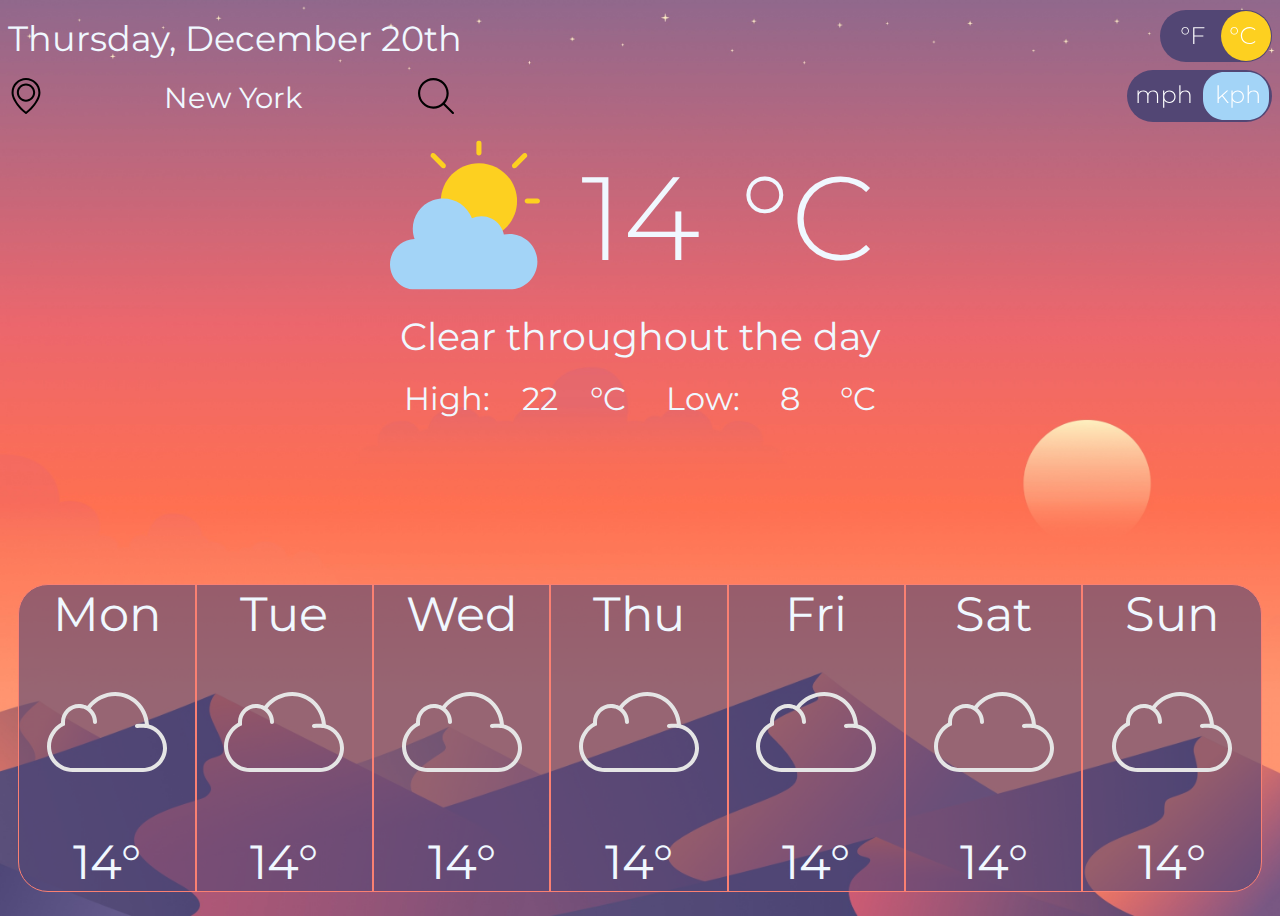
==== commit 56633eeb: "Initial commit" ====
--- a/index.html
+++ b/index.html
@@ -67,12 +67,12 @@
           <div id="temperature" class="main-temp">14</div>
           <div id="temp-unit" class="main-unit">°C</div>
     </div>
-    <div class="grid3">
+    <!-- <div class="grid3">
       <div id="summary">Clear</div>
       <div id="wind">4</div>
       <span id="slash">/</span>
       <div id="speed-unit">kph</div>
-    </div>   
+    </div>    -->
     <div class="grid4">
       <span>
         Clear throughout the day 
@@ -98,38 +98,38 @@
         <span class="i3">14°</span>
       </div>
       <div class="day2 border-it">
-        <span class="i1">Mon</span>
+        <span class="i1">Tue</span>
         <span class="icon i2">
           <svg width="120" height="120" viewBox="0 0 136 136" fill="none" xmlns="http://www.w3.org/2000/svg"> <path d="M115.546 59.3731C114.347 38.9731 97.5301 22.6667 77.2593 22.6667C64.9513 22.6667 53.0332 28.7028 45.6484 38.5515C45.4784 38.4631 45.2993 38.4019 45.1271 38.3203C44.6783 38.1027 44.2227 37.8964 43.758 37.7105C43.4996 37.6085 43.2412 37.5156 42.9805 37.4249C42.5204 37.264 42.0535 37.1212 41.5775 36.992C41.3168 36.9217 41.0584 36.8492 40.7955 36.7903C40.2855 36.6747 39.7641 36.5863 39.2383 36.5069C39.0093 36.4729 38.7849 36.4276 38.5537 36.4027C37.8012 36.3188 37.0396 36.2667 36.2667 36.2667C25.0172 36.2667 15.8667 45.4172 15.8667 56.6667C15.8667 56.9545 15.8848 57.2379 15.9029 57.5212V57.5303C6.47587 62.6711 0 73.4377 0 84.2157C0 100.271 13.0605 113.333 29.1153 113.333H84.6668C84.9025 113.333 85.136 113.32 85.3717 113.302L85.5123 113.283L85.816 113.302C86.0472 113.32 86.2784 113.333 86.5164 113.333H108.737C123.769 113.333 136 101.102 136 86.0699C136 73.6281 127.325 62.4693 115.546 59.3731ZM108.737 108.8H86.5164C86.3827 108.8 86.2535 108.789 86.122 108.78L85.5077 108.755L85.0589 108.78C84.9297 108.789 84.7983 108.8 84.6668 108.8H29.1153C15.5607 108.8 4.53333 97.7727 4.53333 84.2157C4.53333 74.8 10.6647 65.0261 19.1148 60.9756L20.4 60.3613V58.9333C20.4 58.6455 20.4181 58.3531 20.434 58.0584L20.4544 57.6957L20.4272 57.2197C20.4136 57.0361 20.4 56.8525 20.4 56.6667C20.4 47.9196 27.5196 40.8 36.2667 40.8C36.9671 40.8 37.6584 40.8612 38.3452 40.9519C38.522 40.9745 38.6988 41.004 38.8733 41.0335C39.4785 41.1332 40.0747 41.2647 40.6617 41.4347C40.7411 41.4573 40.8227 41.4732 40.902 41.4959C41.548 41.6931 42.1781 41.9424 42.7947 42.2235C42.9556 42.296 43.112 42.3753 43.2707 42.4524C43.8147 42.7221 44.3473 43.0168 44.8619 43.35C49.2297 46.1788 52.1333 51.0861 52.1333 56.6667C52.1333 57.9201 53.1465 58.9333 54.4 58.9333C55.6535 58.9333 56.6667 57.9201 56.6667 56.6667C56.6667 50.4243 53.8424 44.8369 49.4133 41.0924C55.9119 32.5924 66.6128 27.2 77.2593 27.2C94.8147 27.2 109.394 41.106 110.915 58.6795C108.598 58.5163 105.13 58.4324 101.66 58.9605C100.422 59.1487 99.5724 60.3047 99.7605 61.5423C99.9305 62.6643 100.896 63.4689 101.998 63.4689C102.111 63.4689 102.227 63.4599 102.34 63.4417C107.388 62.6779 112.649 63.3941 112.957 63.4372C123.511 65.4432 131.467 75.1649 131.467 86.0699C131.467 98.6023 121.269 108.8 108.737 108.8Z" fill="#E5E5E5"/> </svg>
         </span>
         <span class="i3">14°</span>
       </div>
       <div class="day3 border-it">
-        <span class="i1">Mon</span>
+        <span class="i1">Wed</span>
         <span class="icon i2">
           <svg width="120" height="120" viewBox="0 0 136 136" fill="none" xmlns="http://www.w3.org/2000/svg"> <path d="M115.546 59.3731C114.347 38.9731 97.5301 22.6667 77.2593 22.6667C64.9513 22.6667 53.0332 28.7028 45.6484 38.5515C45.4784 38.4631 45.2993 38.4019 45.1271 38.3203C44.6783 38.1027 44.2227 37.8964 43.758 37.7105C43.4996 37.6085 43.2412 37.5156 42.9805 37.4249C42.5204 37.264 42.0535 37.1212 41.5775 36.992C41.3168 36.9217 41.0584 36.8492 40.7955 36.7903C40.2855 36.6747 39.7641 36.5863 39.2383 36.5069C39.0093 36.4729 38.7849 36.4276 38.5537 36.4027C37.8012 36.3188 37.0396 36.2667 36.2667 36.2667C25.0172 36.2667 15.8667 45.4172 15.8667 56.6667C15.8667 56.9545 15.8848 57.2379 15.9029 57.5212V57.5303C6.47587 62.6711 0 73.4377 0 84.2157C0 100.271 13.0605 113.333 29.1153 113.333H84.6668C84.9025 113.333 85.136 113.32 85.3717 113.302L85.5123 113.283L85.816 113.302C86.0472 113.32 86.2784 113.333 86.5164 113.333H108.737C123.769 113.333 136 101.102 136 86.0699C136 73.6281 127.325 62.4693 115.546 59.3731ZM108.737 108.8H86.5164C86.3827 108.8 86.2535 108.789 86.122 108.78L85.5077 108.755L85.0589 108.78C84.9297 108.789 84.7983 108.8 84.6668 108.8H29.1153C15.5607 108.8 4.53333 97.7727 4.53333 84.2157C4.53333 74.8 10.6647 65.0261 19.1148 60.9756L20.4 60.3613V58.9333C20.4 58.6455 20.4181 58.3531 20.434 58.0584L20.4544 57.6957L20.4272 57.2197C20.4136 57.0361 20.4 56.8525 20.4 56.6667C20.4 47.9196 27.5196 40.8 36.2667 40.8C36.9671 40.8 37.6584 40.8612 38.3452 40.9519C38.522 40.9745 38.6988 41.004 38.8733 41.0335C39.4785 41.1332 40.0747 41.2647 40.6617 41.4347C40.7411 41.4573 40.8227 41.4732 40.902 41.4959C41.548 41.6931 42.1781 41.9424 42.7947 42.2235C42.9556 42.296 43.112 42.3753 43.2707 42.4524C43.8147 42.7221 44.3473 43.0168 44.8619 43.35C49.2297 46.1788 52.1333 51.0861 52.1333 56.6667C52.1333 57.9201 53.1465 58.9333 54.4 58.9333C55.6535 58.9333 56.6667 57.9201 56.6667 56.6667C56.6667 50.4243 53.8424 44.8369 49.4133 41.0924C55.9119 32.5924 66.6128 27.2 77.2593 27.2C94.8147 27.2 109.394 41.106 110.915 58.6795C108.598 58.5163 105.13 58.4324 101.66 58.9605C100.422 59.1487 99.5724 60.3047 99.7605 61.5423C99.9305 62.6643 100.896 63.4689 101.998 63.4689C102.111 63.4689 102.227 63.4599 102.34 63.4417C107.388 62.6779 112.649 63.3941 112.957 63.4372C123.511 65.4432 131.467 75.1649 131.467 86.0699C131.467 98.6023 121.269 108.8 108.737 108.8Z" fill="#E5E5E5"/> </svg></span>
         <span class="i3">14°</span>
       </div>
       <div class="day4 border-it">
-        <span class="i1">Mon</span>
+        <span class="i1">Thu</span>
         <span class="icon i2">
           <svg width="120" height="120" viewBox="0 0 136 136" fill="none" xmlns="http://www.w3.org/2000/svg"> <path d="M115.546 59.3731C114.347 38.9731 97.5301 22.6667 77.2593 22.6667C64.9513 22.6667 53.0332 28.7028 45.6484 38.5515C45.4784 38.4631 45.2993 38.4019 45.1271 38.3203C44.6783 38.1027 44.2227 37.8964 43.758 37.7105C43.4996 37.6085 43.2412 37.5156 42.9805 37.4249C42.5204 37.264 42.0535 37.1212 41.5775 36.992C41.3168 36.9217 41.0584 36.8492 40.7955 36.7903C40.2855 36.6747 39.7641 36.5863 39.2383 36.5069C39.0093 36.4729 38.7849 36.4276 38.5537 36.4027C37.8012 36.3188 37.0396 36.2667 36.2667 36.2667C25.0172 36.2667 15.8667 45.4172 15.8667 56.6667C15.8667 56.9545 15.8848 57.2379 15.9029 57.5212V57.5303C6.47587 62.6711 0 73.4377 0 84.2157C0 100.271 13.0605 113.333 29.1153 113.333H84.6668C84.9025 113.333 85.136 113.32 85.3717 113.302L85.5123 113.283L85.816 113.302C86.0472 113.32 86.2784 113.333 86.5164 113.333H108.737C123.769 113.333 136 101.102 136 86.0699C136 73.6281 127.325 62.4693 115.546 59.3731ZM108.737 108.8H86.5164C86.3827 108.8 86.2535 108.789 86.122 108.78L85.5077 108.755L85.0589 108.78C84.9297 108.789 84.7983 108.8 84.6668 108.8H29.1153C15.5607 108.8 4.53333 97.7727 4.53333 84.2157C4.53333 74.8 10.6647 65.0261 19.1148 60.9756L20.4 60.3613V58.9333C20.4 58.6455 20.4181 58.3531 20.434 58.0584L20.4544 57.6957L20.4272 57.2197C20.4136 57.0361 20.4 56.8525 20.4 56.6667C20.4 47.9196 27.5196 40.8 36.2667 40.8C36.9671 40.8 37.6584 40.8612 38.3452 40.9519C38.522 40.9745 38.6988 41.004 38.8733 41.0335C39.4785 41.1332 40.0747 41.2647 40.6617 41.4347C40.7411 41.4573 40.8227 41.4732 40.902 41.4959C41.548 41.6931 42.1781 41.9424 42.7947 42.2235C42.9556 42.296 43.112 42.3753 43.2707 42.4524C43.8147 42.7221 44.3473 43.0168 44.8619 43.35C49.2297 46.1788 52.1333 51.0861 52.1333 56.6667C52.1333 57.9201 53.1465 58.9333 54.4 58.9333C55.6535 58.9333 56.6667 57.9201 56.6667 56.6667C56.6667 50.4243 53.8424 44.8369 49.4133 41.0924C55.9119 32.5924 66.6128 27.2 77.2593 27.2C94.8147 27.2 109.394 41.106 110.915 58.6795C108.598 58.5163 105.13 58.4324 101.66 58.9605C100.422 59.1487 99.5724 60.3047 99.7605 61.5423C99.9305 62.6643 100.896 63.4689 101.998 63.4689C102.111 63.4689 102.227 63.4599 102.34 63.4417C107.388 62.6779 112.649 63.3941 112.957 63.4372C123.511 65.4432 131.467 75.1649 131.467 86.0699C131.467 98.6023 121.269 108.8 108.737 108.8Z" fill="#E5E5E5"/> </svg></span>
         <span class="i3">14°</span>
       </div>
       <div class="day5 border-it">
-        <span class="i1">Mon</span>
+        <span class="i1">Fri</span>
         <span class="icon i2">
           <svg width="120" height="120" viewBox="0 0 136 136" fill="none" xmlns="http://www.w3.org/2000/svg"> <path d="M115.546 59.3731C114.347 38.9731 97.5301 22.6667 77.2593 22.6667C64.9513 22.6667 53.0332 28.7028 45.6484 38.5515C45.4784 38.4631 45.2993 38.4019 45.1271 38.3203C44.6783 38.1027 44.2227 37.8964 43.758 37.7105C43.4996 37.6085 43.2412 37.5156 42.9805 37.4249C42.5204 37.264 42.0535 37.1212 41.5775 36.992C41.3168 36.9217 41.0584 36.8492 40.7955 36.7903C40.2855 36.6747 39.7641 36.5863 39.2383 36.5069C39.0093 36.4729 38.7849 36.4276 38.5537 36.4027C37.8012 36.3188 37.0396 36.2667 36.2667 36.2667C25.0172 36.2667 15.8667 45.4172 15.8667 56.6667C15.8667 56.9545 15.8848 57.2379 15.9029 57.5212V57.5303C6.47587 62.6711 0 73.4377 0 84.2157C0 100.271 13.0605 113.333 29.1153 113.333H84.6668C84.9025 113.333 85.136 113.32 85.3717 113.302L85.5123 113.283L85.816 113.302C86.0472 113.32 86.2784 113.333 86.5164 113.333H108.737C123.769 113.333 136 101.102 136 86.0699C136 73.6281 127.325 62.4693 115.546 59.3731ZM108.737 108.8H86.5164C86.3827 108.8 86.2535 108.789 86.122 108.78L85.5077 108.755L85.0589 108.78C84.9297 108.789 84.7983 108.8 84.6668 108.8H29.1153C15.5607 108.8 4.53333 97.7727 4.53333 84.2157C4.53333 74.8 10.6647 65.0261 19.1148 60.9756L20.4 60.3613V58.9333C20.4 58.6455 20.4181 58.3531 20.434 58.0584L20.4544 57.6957L20.4272 57.2197C20.4136 57.0361 20.4 56.8525 20.4 56.6667C20.4 47.9196 27.5196 40.8 36.2667 40.8C36.9671 40.8 37.6584 40.8612 38.3452 40.9519C38.522 40.9745 38.6988 41.004 38.8733 41.0335C39.4785 41.1332 40.0747 41.2647 40.6617 41.4347C40.7411 41.4573 40.8227 41.4732 40.902 41.4959C41.548 41.6931 42.1781 41.9424 42.7947 42.2235C42.9556 42.296 43.112 42.3753 43.2707 42.4524C43.8147 42.7221 44.3473 43.0168 44.8619 43.35C49.2297 46.1788 52.1333 51.0861 52.1333 56.6667C52.1333 57.9201 53.1465 58.9333 54.4 58.9333C55.6535 58.9333 56.6667 57.9201 56.6667 56.6667C56.6667 50.4243 53.8424 44.8369 49.4133 41.0924C55.9119 32.5924 66.6128 27.2 77.2593 27.2C94.8147 27.2 109.394 41.106 110.915 58.6795C108.598 58.5163 105.13 58.4324 101.66 58.9605C100.422 59.1487 99.5724 60.3047 99.7605 61.5423C99.9305 62.6643 100.896 63.4689 101.998 63.4689C102.111 63.4689 102.227 63.4599 102.34 63.4417C107.388 62.6779 112.649 63.3941 112.957 63.4372C123.511 65.4432 131.467 75.1649 131.467 86.0699C131.467 98.6023 121.269 108.8 108.737 108.8Z" fill="#E5E5E5"/> </svg></span>
         <span class="i3">14°</span>
       </div>
       <div class="day6 border-it">
-        <span class="i1">Mon</span>
+        <span class="i1">Sat</span>
         <span class="icon i2">
           <svg width="120" height="120" viewBox="0 0 136 136" fill="none" xmlns="http://www.w3.org/2000/svg"> <path d="M115.546 59.3731C114.347 38.9731 97.5301 22.6667 77.2593 22.6667C64.9513 22.6667 53.0332 28.7028 45.6484 38.5515C45.4784 38.4631 45.2993 38.4019 45.1271 38.3203C44.6783 38.1027 44.2227 37.8964 43.758 37.7105C43.4996 37.6085 43.2412 37.5156 42.9805 37.4249C42.5204 37.264 42.0535 37.1212 41.5775 36.992C41.3168 36.9217 41.0584 36.8492 40.7955 36.7903C40.2855 36.6747 39.7641 36.5863 39.2383 36.5069C39.0093 36.4729 38.7849 36.4276 38.5537 36.4027C37.8012 36.3188 37.0396 36.2667 36.2667 36.2667C25.0172 36.2667 15.8667 45.4172 15.8667 56.6667C15.8667 56.9545 15.8848 57.2379 15.9029 57.5212V57.5303C6.47587 62.6711 0 73.4377 0 84.2157C0 100.271 13.0605 113.333 29.1153 113.333H84.6668C84.9025 113.333 85.136 113.32 85.3717 113.302L85.5123 113.283L85.816 113.302C86.0472 113.32 86.2784 113.333 86.5164 113.333H108.737C123.769 113.333 136 101.102 136 86.0699C136 73.6281 127.325 62.4693 115.546 59.3731ZM108.737 108.8H86.5164C86.3827 108.8 86.2535 108.789 86.122 108.78L85.5077 108.755L85.0589 108.78C84.9297 108.789 84.7983 108.8 84.6668 108.8H29.1153C15.5607 108.8 4.53333 97.7727 4.53333 84.2157C4.53333 74.8 10.6647 65.0261 19.1148 60.9756L20.4 60.3613V58.9333C20.4 58.6455 20.4181 58.3531 20.434 58.0584L20.4544 57.6957L20.4272 57.2197C20.4136 57.0361 20.4 56.8525 20.4 56.6667C20.4 47.9196 27.5196 40.8 36.2667 40.8C36.9671 40.8 37.6584 40.8612 38.3452 40.9519C38.522 40.9745 38.6988 41.004 38.8733 41.0335C39.4785 41.1332 40.0747 41.2647 40.6617 41.4347C40.7411 41.4573 40.8227 41.4732 40.902 41.4959C41.548 41.6931 42.1781 41.9424 42.7947 42.2235C42.9556 42.296 43.112 42.3753 43.2707 42.4524C43.8147 42.7221 44.3473 43.0168 44.8619 43.35C49.2297 46.1788 52.1333 51.0861 52.1333 56.6667C52.1333 57.9201 53.1465 58.9333 54.4 58.9333C55.6535 58.9333 56.6667 57.9201 56.6667 56.6667C56.6667 50.4243 53.8424 44.8369 49.4133 41.0924C55.9119 32.5924 66.6128 27.2 77.2593 27.2C94.8147 27.2 109.394 41.106 110.915 58.6795C108.598 58.5163 105.13 58.4324 101.66 58.9605C100.422 59.1487 99.5724 60.3047 99.7605 61.5423C99.9305 62.6643 100.896 63.4689 101.998 63.4689C102.111 63.4689 102.227 63.4599 102.34 63.4417C107.388 62.6779 112.649 63.3941 112.957 63.4372C123.511 65.4432 131.467 75.1649 131.467 86.0699C131.467 98.6023 121.269 108.8 108.737 108.8Z" fill="#E5E5E5"/> </svg></span>
         <span class="i3">14°</span>
       </div>
       <div class="day7">
-        <span class="i1">Mon</span>
+        <span class="i1">Sun</span>
         <span class="icon i2">
           <svg width="120" height="120" viewBox="0 0 136 136" fill="none" xmlns="http://www.w3.org/2000/svg"> <path d="M115.546 59.3731C114.347 38.9731 97.5301 22.6667 77.2593 22.6667C64.9513 22.6667 53.0332 28.7028 45.6484 38.5515C45.4784 38.4631 45.2993 38.4019 45.1271 38.3203C44.6783 38.1027 44.2227 37.8964 43.758 37.7105C43.4996 37.6085 43.2412 37.5156 42.9805 37.4249C42.5204 37.264 42.0535 37.1212 41.5775 36.992C41.3168 36.9217 41.0584 36.8492 40.7955 36.7903C40.2855 36.6747 39.7641 36.5863 39.2383 36.5069C39.0093 36.4729 38.7849 36.4276 38.5537 36.4027C37.8012 36.3188 37.0396 36.2667 36.2667 36.2667C25.0172 36.2667 15.8667 45.4172 15.8667 56.6667C15.8667 56.9545 15.8848 57.2379 15.9029 57.5212V57.5303C6.47587 62.6711 0 73.4377 0 84.2157C0 100.271 13.0605 113.333 29.1153 113.333H84.6668C84.9025 113.333 85.136 113.32 85.3717 113.302L85.5123 113.283L85.816 113.302C86.0472 113.32 86.2784 113.333 86.5164 113.333H108.737C123.769 113.333 136 101.102 136 86.0699C136 73.6281 127.325 62.4693 115.546 59.3731ZM108.737 108.8H86.5164C86.3827 108.8 86.2535 108.789 86.122 108.78L85.5077 108.755L85.0589 108.78C84.9297 108.789 84.7983 108.8 84.6668 108.8H29.1153C15.5607 108.8 4.53333 97.7727 4.53333 84.2157C4.53333 74.8 10.6647 65.0261 19.1148 60.9756L20.4 60.3613V58.9333C20.4 58.6455 20.4181 58.3531 20.434 58.0584L20.4544 57.6957L20.4272 57.2197C20.4136 57.0361 20.4 56.8525 20.4 56.6667C20.4 47.9196 27.5196 40.8 36.2667 40.8C36.9671 40.8 37.6584 40.8612 38.3452 40.9519C38.522 40.9745 38.6988 41.004 38.8733 41.0335C39.4785 41.1332 40.0747 41.2647 40.6617 41.4347C40.7411 41.4573 40.8227 41.4732 40.902 41.4959C41.548 41.6931 42.1781 41.9424 42.7947 42.2235C42.9556 42.296 43.112 42.3753 43.2707 42.4524C43.8147 42.7221 44.3473 43.0168 44.8619 43.35C49.2297 46.1788 52.1333 51.0861 52.1333 56.6667C52.1333 57.9201 53.1465 58.9333 54.4 58.9333C55.6535 58.9333 56.6667 57.9201 56.6667 56.6667C56.6667 50.4243 53.8424 44.8369 49.4133 41.0924C55.9119 32.5924 66.6128 27.2 77.2593 27.2C94.8147 27.2 109.394 41.106 110.915 58.6795C108.598 58.5163 105.13 58.4324 101.66 58.9605C100.422 59.1487 99.5724 60.3047 99.7605 61.5423C99.9305 62.6643 100.896 63.4689 101.998 63.4689C102.111 63.4689 102.227 63.4599 102.34 63.4417C107.388 62.6779 112.649 63.3941 112.957 63.4372C123.511 65.4432 131.467 75.1649 131.467 86.0699C131.467 98.6023 121.269 108.8 108.737 108.8Z" fill="#E5E5E5"/> </svg></span>
         <span class="i3">14°</span>
--- a/styles/style.css
+++ b/styles/style.css
@@ -7,9 +7,6 @@
   overflow: hidden;
   color: aliceblue
 }
-svg{
-  color: aliceblue;
-}
 .grid-container{
   display: grid;
 }
@@ -69,21 +66,22 @@
 
 .grid2{
   display: grid;
-  grid-template-columns: 1fr 200px 200px 1fr;
+  grid-template-columns: 1fr 200px 200px 200px 1fr;
   text-align: center;
   margin-bottom: 1.2rem;
 }
 .main-icon{
   justify-self: end;
+  grid-column: 2/3;
 }
 .main-temp{
-  font-size: 7rem;
-  font-weight: 200;
+  font-size: 7.4rem;
+  font-weight: 300;
   align-self: center;
 }
 .main-unit{
-  font-size: 7rem;
-  font-weight: 200;
+  font-size: 7.4rem;
+  font-weight: 300;
   text-align: start; 
   align-self: center; 
 }
@@ -115,18 +113,19 @@
 .grid4{
   display: grid;
   grid-template-columns: 1fr;
-  font-size: 2.8rem;
+  font-size: 2.4rem;
   text-align: center;
   margin-bottom: 1.2rem;
 }
 
 .grid5{
   display: grid;
-  grid-template-columns: 1fr 100px 50px 100px 100px 50px 1fr;
+  grid-template-columns: 1fr 100px 100px 50px 100px 100px 50px 1fr;
   font-size: 2rem;
 }
 #high{
   justify-self: end;
+  grid-column: 2/3;
 }
 #temp-high{
   justify-self: center;
@@ -139,8 +138,8 @@
 }
 
 .round-rec{
-  background-color: burlywood;
-  border: solid 1px blue;
+  background-color: rgba(82, 70, 116, 60%);
+  border: solid 1px salmon;
   height: 90%;
   width: 97vw;
   border-radius: 30px;
@@ -162,7 +161,7 @@
   grid-template-columns: repeat(7, 1fr);
 }
 .border-it{
-  border-right: 1px solid salmon;
+  border-right: 2px solid salmon;
 }
 .day1{
   display: grid;
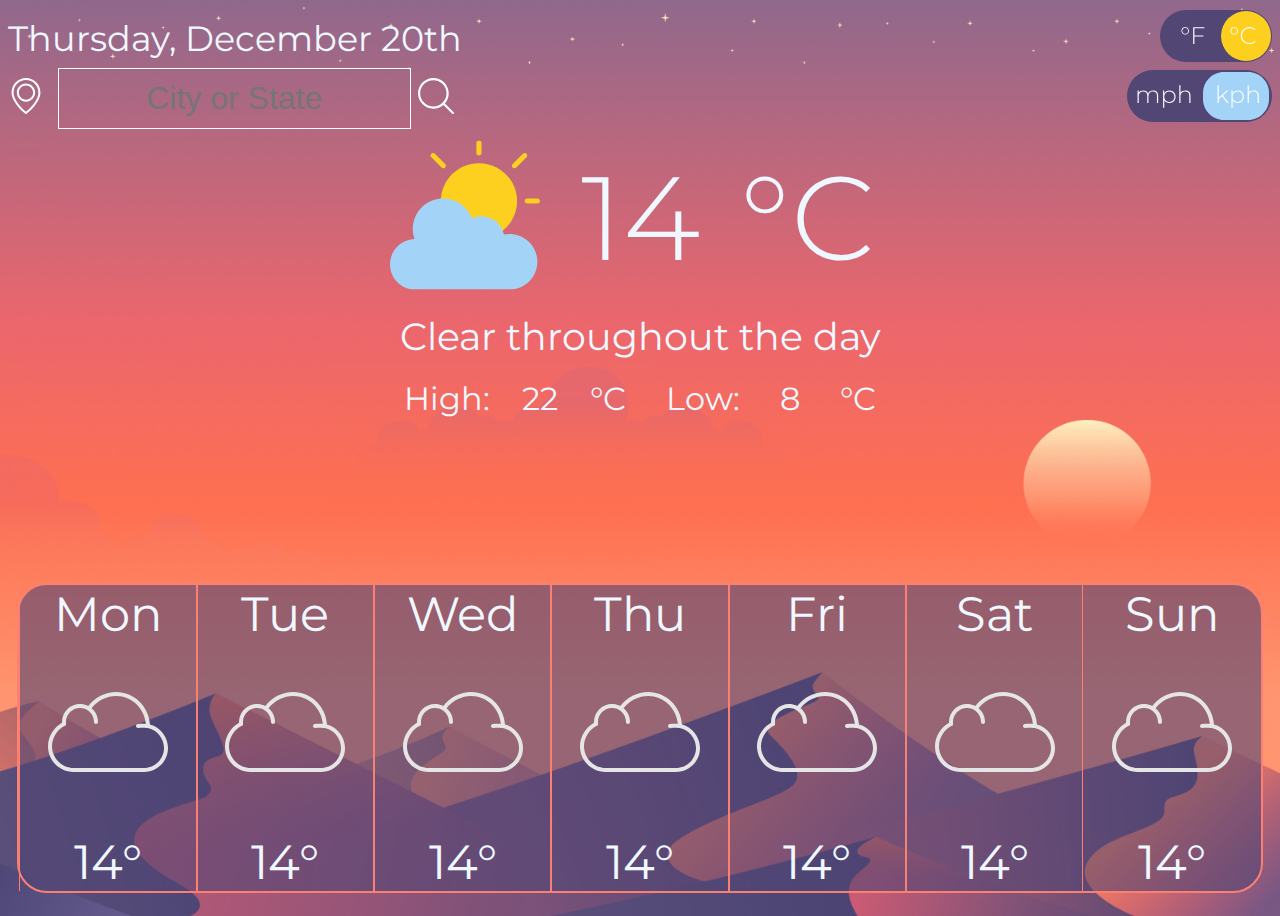
==== commit 7dc47a3a: "Initial commit" ====
--- a/index.html
+++ b/index.html
@@ -28,7 +28,7 @@
         <img src="./styles/icons/gps-location.svg" alt="gps location icon" class="icon-size">
       </div>
       <div class="item2">
-        <span>New York</span>
+          <input type="text" class="search" placeholder="City or State" maxlength="19">
       </div>
       <div class="icon3">
         <img src="./styles/icons/search.svg" alt="search icon" class="icon-size">
--- a/styles/style.css
+++ b/styles/style.css
@@ -139,7 +139,7 @@
 
 .round-rec{
   background-color: rgba(82, 70, 116, 60%);
-  border: solid 1px salmon;
+  border: solid 2px salmon;
   height: 90%;
   width: 97vw;
   border-radius: 30px;
@@ -161,7 +161,8 @@
   grid-template-columns: repeat(7, 1fr);
 }
 .border-it{
-  border-right: 2px solid salmon;
+  border-right: 1px solid salmon;
+  border-left: 1px solid salmon;
 }
 .day1{
   display: grid;
@@ -218,3 +219,85 @@
   align-self: flex-end;
   justify-self: center;
 }
+input{
+  background-color: rgba(82, 70, 116, 0%);
+  border: solid 1px white;
+  /* height: 90%; */
+  display: flex;
+  height: 95%;
+  width: 99%;
+  text-align: center;
+  font-size: 2rem;
+  color: rgb(255, 255, 255);
+  
+}
+.day1:hover{
+  position: relative;
+  bottom: 45px;
+  transform: scale(1.1);
+  background-color: rgba(82, 70, 116, 70%); 
+  transition: 800ms cubic-bezier(0.39, 0.575, 0.565, 1);
+  border-bottom: 1px solid salmon;
+  border-top: 1px solid salmon;
+
+}
+.day2:hover{
+  position: relative;
+  bottom: 45px;
+  transform: scale(1.1);
+  background-color: rgba(82, 70, 116, 70%); 
+  transition: 800ms cubic-bezier(0.39, 0.575, 0.565, 1);
+  border-bottom: 1px solid salmon;
+  border-top: 1px solid salmon;
+
+}
+.day3:hover{
+  position: relative;
+  bottom: 45px;
+  transform: scale(1.1);
+  background-color: rgba(82, 70, 116, 70%); 
+  transition: 800ms cubic-bezier(0.39, 0.575, 0.565, 1);
+  border-bottom: 1px solid salmon;
+  border-top: 1px solid salmon;
+
+}
+.day4:hover{
+  position: relative;
+  bottom: 45px;
+  transform: scale(1.1);
+  background-color: rgba(82, 70, 116, 70%); 
+  transition: 800ms cubic-bezier(0.39, 0.575, 0.565, 1);
+  border-bottom: 1px solid salmon;
+  border-top: 1px solid salmon;
+
+}
+.day5:hover{
+  position: relative;
+  bottom: 45px;
+  transform: scale(1.1);
+  background-color: rgba(82, 70, 116, 70%); 
+  transition: 800ms cubic-bezier(0.39, 0.575, 0.565, 1);
+  border-bottom: 1px solid salmon;
+  border-top: 1px solid salmon;
+
+}
+.day6:hover{
+  position: relative;
+  bottom: 45px;
+  transform: scale(1.1);
+  background-color: rgba(82, 70, 116, 70%); 
+  transition: 800ms cubic-bezier(0.39, 0.575, 0.565, 1);
+  border-bottom: 1px solid salmon;
+  border-top: 1px solid salmon;
+
+}
+.day7:hover{
+  position: relative;
+  bottom: 45px;
+  transform: scale(1.1);
+  background-color: rgba(82, 70, 116, 70%); 
+  transition: 800ms cubic-bezier(0.39, 0.575, 0.565, 1);
+  border-bottom: 1px solid salmon;
+  border-top: 1px solid salmon;
+
+}